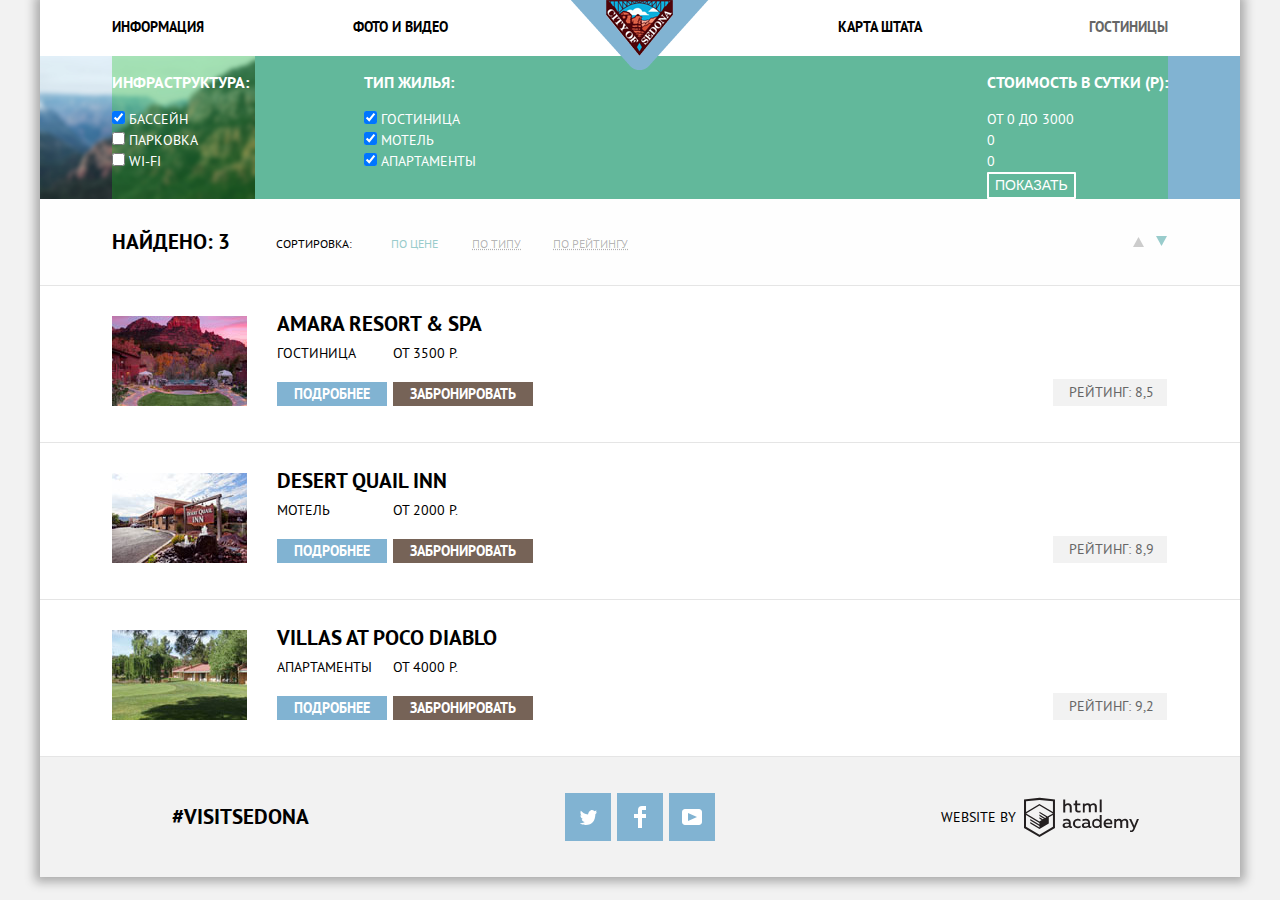
==== hotels.html @ 0be2b5fc "Revert "сверстал попап (пока без svg), сделал стрелки на странице отелей псевдоэллементами. Надо пок" ====
<!DOCTYPE html>
<html lang="ru">
  <head>
    <meta charset="utf-8">
    <title>HTML Academy: Гостиницы Седоны</title>
    <link href="css/normalize.css" rel="stylesheet">
    <link href="css/style.css" rel="stylesheet">
  </head>
  <body>
    <div class="body-container">
      <header class="main-header">
        <div class="header-container">
          <nav class="main-nav">
            <ul class="nav-list">
              <li class="nav-item">
                <a class="nav-link" href="#">
                  Информация
                </a>
              </li>
              <li class="nav-item">
                <a class="nav-link" href="#">
                  Фото и видео
                </a>
              </li>
              <li class="nav-item">
                <a class="nav-link" href="#">
                  Карта штата
                </a>
              </li>
              <li class="nav-item nav-item-current">
                <a class="nav-link" href="hotels.html">
                  Гостиницы
                </a>
              </li>
            </ul>
          </nav>
          <div class="logo">
            <a class="logo-link" href="index.html">
              <img src="img/main-logo.png" width="138" height="70" alt="Логотип сайта Седона">
            </a>
          </div>
        </div>
      </header>

      <main class="hotels-main">
        <section class="hotel-search">
          <div class="hotel-search-container">
            <h1 class="visually-hidden">Поиск наиболее подходящего отеля</h1>
            <form class="search-form" action="https://echo.htmlacademy.ru" method="post">
              <div class="infrastructure">
                <p class="title">
                  <b>Инфраструктура:</b>
                </p>
                <ul class="infrastructure-list">
                  <li class="infrastructure-item">
                    <input type="checkbox" name="pool" id="pool" checked>
                    <label for="pool" tabindex="0">Бассейн</label>
                  </li>
                  <li class="infrastructure-item">
                    <input type="checkbox" name="parking" id="parking">
                    <label for="parking" tabindex="0">Парковка</label>
                  </li>
                  <li class="infrastructure-item">
                    <input type="checkbox" name="wi-fi" id="wi-fi">
                    <label for="wi-fi" tabindex="0">Wi-Fi</label>
                  </li>
                </ul>
              </div>

              <div class="apartments">
                <p class="title">
                  <b>Тип жилья:</b>
                </p>
                <ul class="apartments-list">
                  <li class="apartments-item">
                    <input type="checkbox" name="hotel" id="hotel" checked>
                    <label for="hotel" tabindex="0">Гостиница</label>
                  </li>
                  <li class="apartments-item">
                    <input type="checkbox" name="motel" id="motel" checked>
                    <label for="motel" tabindex="0">Мотель</label>
                  </li>
                  <li class="apartments-item">
                    <input type="checkbox" name="apartments" id="apartments" checked>
                    <label for="apartments" tabindex="0">Апартаменты</label>
                  </li>
                </ul>
              </div>

              <div class="amount">
                <p class="title">
                  <b>Стоимость в сутки (р):</b>
                </p>
                <div class="min-max-amount">
                  <output name="min-amount">
                    От 0
                  </output>
                  <output name="max-amount">
                    До 3000
                  </output>
                </div>
                <div class="left-slider">
                  <span tabindex="0">0</span>
                  <!--Левый интерактивынй ползунок-->
                </div>
                <div class="right-slider">
                  <span tabindex="0">0</span>
                  <!--Правый интерактивынй позунок-->
                </div>

                <button class="show-hotels" type="submit">Показать</button>
              </div>
            </form>
          </div>
        </section>


          <section class="result">
            <div class="result-container">
              <h2 class="visually-hidden">Результаты поиска</h2>
              <div class="result-find">
                <p>
                  <b>Найдено: 3</b>
                </p>
              </div>

              <div class="result-sort">
                <p class="title">
                  сортировка:
                </p>
              </div>

              <div class="result-list">
                <ul>
                  <li class="result-item result-item-current">
                    <a class="result-link" href="#">По цене</a>
                  </li>
                  <li class="result-item">
                    <a class="result-link" href="#">По типу</a>
                  </li>
                  <li class="result-item">
                    <a class="result-link" href="#">По рейтингу</a>
                  </li>
                </ul>
              </div>

              <div class="sort-buttons-container">
                <ul class="sort-buttons-list">
                  <li class="sort-button">
                    <a href="#"><span class="visually-hidden">"min-max</span></a>
                  </li>
                  <li class="sort-button">
                    <a href="#"><span class="visually-hidden">max-min</span></a>
                  </li>
                </ul>
              </div>
            </div>
          </section>

        <section class="result-catalog">
          <h2 class="visually-hidden">Список найденных вариантов для проживания</h2>
            <ul class="catalog-list">
              <li class="catalog-item">
                <div class="hotel-container">
                  <article class="hotel">
                    <div class="hotel-column">
                      <h1 class="hotel-name">
                        <a href="#">Amara Resort & SPA</a>
                      </h1>
                      <span class="type">
                        Гостиница
                      </span>
                      <span class="price">
                        От 3500 р.
                      </span>
                      <div class="more-info">
                        <a href="#">Подробнее</a>
                      </div>
                      <div class="book">
                        <a href="#">Забронировать</a>
                      </div>
                    </div>

                    <div class="hotel-photo">
                      <a href="#"><img src="img/amara-hotel.jpg" width="135" height="90" alt="фото отеля"></a>
                    </div>

                    <div class="hotel-rating">
                      <div class="stars-count">
                        <span class="visually-hidden">Четыре звазды</span>
                      </div>
                      <div class="rating">
                        <p>
                          Рейтинг: 8,5
                        </p>
                      </div>
                    </div>

                  </article>
                </div>
              </li>

              <li class="catalog-item">
                <div class="hotel-container">
                  <article class="hotel">
                    <div class="hotel-column">
                      <h1 class="hotel-name">
                        <a href="#">Desert Quail Inn</a>
                      </h1>
                      <span class="type">
                        Мотель
                      </span>
                      <span class="price">
                        От 2000 р.
                      </span>
                      <div class="more-info">
                        <a href="#">Подробнее</a>
                      </div>
                      <div class="book">
                        <a href="#">Забронировать</a>
                      </div>
                    </div>

                    <div class="hotel-photo">
                      <a href="#"><img src="img/desert-hotel.jpg" width="135" height="90" alt="фото отеля"></a>
                    </div>

                    <div class="hotel-rating">
                      <div class="stars-count">
                        <span class="visually-hidden">Две звезды</span>
                      </div>
                      <div class="rating">
                        <p>
                          Рейтинг: 8,9
                        </p>
                      </div>
                    </div>
                  </article>
                </div>
              </li>

              <li class="catalog-item">
                <div class="hotel-container">
                  <article class="hotel">
                    <div class="hotel-column">
                      <h1 class="hotel-name">
                        <a href="#">Villas at Poco Diablo</a>
                      </h1>
                      <span class="type">
                        Апартаменты
                      </span>
                      <span class="price">
                        От 4000 р.
                      </span>
                      <div class="more-info">
                        <a href="#">Подробнее</a>
                      </div>
                      <div class="book">
                        <a href="#">Забронировать</a>
                      </div>
                    </div>

                    <div class="hotel-photo">
                      <a href="#"><img src="img/villas-hotel.jpg" width="135" height="90" alt="фото отеля"></a>
                    </div>

                    <div class="hotel-rating">
                      <div class="stars-count">
                        <span class="visually-hidden">Три звезды</span>
                      </div>
                      <div class="rating">
                        <p>
                          Рейтинг: 9,2
                        </p>
                      </div>
                    </div>
                  </article>
                </div>
              </li>
            </ul>
        </section>

      </main>

      <footer class="hotels-footer">
          <div class="hashtag">
            <a href="#">
              #VISITSEDONA
            </a>
          </div>

          <div class="social">
            <ul class="social-list">
              <li class="social-item">
                <a class="social-button" href="#"><span class="visually-hidden">Твиттер</span><svg xmlns="http://www.w3.org/2000/svg" xmlns:xlink="http://www.w3.org/1999/xlink" width="17" height="15" viewBox="0 0 17 15"><path fill="#FFF" d="M10.95.144c1.685-.496 2.984.27 3.577 1.179.673-.231 1.331-.481 2.011-.708a2.345 2.345 0 0 1-.857 1.768c.685.17 1.304-.491 1.304-.491-.169 1-1.006 1.788-1.563 2.024-.231 6.75-3.175 11.217-10.077 11.082h-.446c-.41 0-4.164-.46-4.898-1.887 2.271.196 3.893-.422 4.693-1.177-.96-.3-2.679-.477-2.979-2.95.349.106.564.228 1.19.119C1.705 8.247.374 7.53.448 5.33c.285.328 1.067.536 1.34.472C1.085 5.561-.182 2.442.894.85c1.818 1.854 3.735 3.606 7.152 3.773C8.254 2.33 9.183.793 10.95.144z"/></svg></a>
              </li>
              <li class="social-item">
                <a class="social-button" href="#"><span class="visually-hidden">Фейсбук</span><svg xmlns="http://www.w3.org/2000/svg" width="12" height="22" viewBox="0 0 12 22"><path fill="#FFF" d="M12 4V0H8a4 4 0 0 0-4 4v4H0v4h4v10h4V12h4V8H8V4h4z"/></svg></a>
              </li>
              <li class="social-item">
                <a class="social-button" href="#"><span class="visually-hidden">Ютуб</span><svg xmlns="http://www.w3.org/2000/svg" xmlns:xlink="http://www.w3.org/1999/xlink" width="20" height="16" viewBox="0 0 20 16"><path fill="#FFF" d="M17 0H3C1.35 0 0 1.35 0 3v10c0 1.65 1.35 3 3 3h14c1.65 0 3-1.35 3-3V3c0-1.65-1.35-3-3-3zM6.027 11.998V4.002L15.014 8l-8.987 3.998z"/></svg></a>
              </li>
            </ul>
          </div>

          <div class="copyright">
            <a class="copy-link" href="https://htmlacademy.ru/intensive/htmlcss">
              <span>Website by</span>
              <svg id="Layer_1" data-name="Layer 1" xmlns="http://www.w3.org/2000/svg" width="115px" height="41px" viewBox="0 0 108.08 36.85"><title>logo-htmlacademy-small1</title><path d="M44.61,26.88a2,2,0,0,0,.55-0.1v1.33a3.25,3.25,0,0,1-1.18.21,1.67,1.67,0,0,1-1.67-1,4.84,4.84,0,0,1-3.14,1.08c-1.51,0-2.91-.83-2.91-2.55,0-2.13,2-2.79,3.71-2.79a11.08,11.08,0,0,1,2.17.25v-0.3c0-1-.76-1.77-2.19-1.77a7.42,7.42,0,0,0-3,.64v-1.7a10.21,10.21,0,0,1,3.19-.55c2.36,0,3.81,1.12,3.81,3.65v3a0.54,0.54,0,0,0,.49.59h0.17Zm-6.44-1.13A1.35,1.35,0,0,0,39.63,27h0.11a3.39,3.39,0,0,0,2.41-1V24.58a9.72,9.72,0,0,0-1.81-.21c-1,0-2.16.33-2.16,1.38h0Zm12.36-6.11a5,5,0,0,1,2.57.64V22a4.08,4.08,0,0,0-2.3-.7,2.75,2.75,0,1,0,0,5.49,5,5,0,0,0,2.43-.64v1.71a6.27,6.27,0,0,1-2.76.57A4.21,4.21,0,0,1,46,24.51q0-.21,0-0.41a4.32,4.32,0,0,1,4.18-4.46h0.38Zm12.17,7.24a2,2,0,0,0,.55-0.1v1.33a3.25,3.25,0,0,1-1.18.21,1.67,1.67,0,0,1-1.67-1,4.84,4.84,0,0,1-3.14,1.08c-1.51,0-2.91-.83-2.91-2.55,0-2.13,2-2.79,3.71-2.79a11.08,11.08,0,0,1,2.17.25v-0.3c0-1-.76-1.77-2.19-1.77a7.42,7.42,0,0,0-3,.64v-1.7a10.21,10.21,0,0,1,3.19-.55c2.36,0,3.81,1.12,3.81,3.65v3a0.54,0.54,0,0,0,.49.59h0.17Zm-6.44-1.13A1.35,1.35,0,0,0,57.73,27h0.11a3.39,3.39,0,0,0,2.41-1V24.58a9.72,9.72,0,0,0-1.81-.21c-1.06,0-2.16.33-2.16,1.38h0ZM73,16V28.2H71.35V26.88a3.88,3.88,0,0,1-3.19,1.54,4.4,4.4,0,0,1,0-8.78,3.81,3.81,0,0,1,3,1.3V16H73Zm-4.53,5.22a2.76,2.76,0,1,0,0,5.52A2.86,2.86,0,0,0,71.15,25V23A2.91,2.91,0,0,0,68.49,21.27ZM79,19.64c3.31,0,4.46,2.68,3.92,5.09H76.7c0.21,1.5,1.67,2.11,3.19,2.11a6.11,6.11,0,0,0,2.64-.59v1.6a7.14,7.14,0,0,1-3,.57C77,28.42,74.78,27,74.78,24a4.18,4.18,0,0,1,4-4.39H79Zm0.09,1.54a2.28,2.28,0,0,0-2.44,2.1v0.06H81.3A2,2,0,0,0,79.13,21.18Zm5.73,7V19.87h1.65v1a3.81,3.81,0,0,1,2.78-1.27A2.86,2.86,0,0,1,91.89,21a4.12,4.12,0,0,1,2.91-1.33A3.06,3.06,0,0,1,98,23V28.2h-1.9V23.05a1.59,1.59,0,0,0-1.42-1.75H94.42a2.8,2.8,0,0,0-2.07,1.12V28.2h-1.9V23.05A1.59,1.59,0,0,0,89,21.31H88.8a3,3,0,0,0-2.21,1.29v5.63H84.86Zm21.31-8.33h1.9l-3.91,9.46c-0.9,2.17-2.09,2.86-3.35,2.86a4.76,4.76,0,0,1-1.1-.14V30.46a2.86,2.86,0,0,0,.85.12c0.9,0,1.58-.64,2.07-1.9l0.17-.42-4-8.4h2l2.86,6.29ZM38.73,1.46V6.22a3.81,3.81,0,0,1,2.7-1.14,3.25,3.25,0,0,1,3.44,3.4v5.15H43V8.72a1.81,1.81,0,0,0-1.61-2h-0.3a2.93,2.93,0,0,0-2.32,1.39v5.52h-1.9V1.46h1.9ZM49.94,2.31v3h3V6.91h-3v3.81c0,1.1.5,1.46,1.58,1.46a4.49,4.49,0,0,0,1.69-.33v1.6A6.8,6.8,0,0,1,51,13.8a2.55,2.55,0,0,1-2.86-2.74V6.89H46.58V5.26h1.5V2.74Zm5.4,11.31V5.28H57v1A3.81,3.81,0,0,1,59.77,5a2.86,2.86,0,0,1,2.6,1.33A4.12,4.12,0,0,1,65.28,5,3.06,3.06,0,0,1,68.44,8.4v5.21h-1.9V8.46a1.59,1.59,0,0,0-1.42-1.75H64.89a2.8,2.8,0,0,0-2.07,1.12v5.78h-1.9V8.46A1.59,1.59,0,0,0,59.5,6.71H59.27A3,3,0,0,0,57.06,8v5.63H55.34ZM71.17,1.45H73V13.6H71.17V1.45ZM14.71,0H14.55L0,1.54V28.21l14.55,8.66,14.55-8.66V1.54Zm12.5,27.1L14.55,34.64,1.9,27.12V16.18l12.59,7.5V25L5.86,19.9v1.31l8.68,5.21v1.39L5.87,22.65V24l8.68,5.21,8.75-5.24V18.31L27.2,16V27.12Zm0-12.53-3.48,2-1.6,1L14.51,13v1.31L21,18.23H21l-0.14.09-1,.54-5.37-3.2V17l4.24,2.52-1,.67-3.2-1.9v1.31l2.1,1.24L14.5,22.1,2,14.65,14.51,7.11Zm0-1.32L14.49,5.76,1.91,13.25v-10L14.56,1.92,27.21,3.25v10h0Z" transform="translate(0 -0.02)" fill="#231f20"/></svg>
            </a>
          </div>
      </footer>
    </div>
  </body>
</html>
---- css/style.css ----
@font-face {
 font-family: "PT Sans";
 font-style: normal;
 font-weight: normal;
 src: url("../fonts/ptsans.woff2") format("woff2"),
        url("../fonts/ptsans.woff") format("woff");
}

@font-face {
 font-family: "PT Sans";
 font-style: normal;
 font-weight: bold;
 src: url("../fonts/ptsansbold.woff2") format("woff2"),
        url("../fonts/ptsansbold.woff") format("woff");
}

body {
  margin: 0;
  padding: 0;

  font-family: "PT Sans", Arial, sans-serif;
  font-size: 14px;
  line-height: 21px;
  font-weight: 400;
  color: #333333;
  text-align: center;
  text-transform: uppercase;

  background-color: #f2f2f2;
}

a {
  text-decoration: none;
}

.body-container {
  width: 1200px;
  margin: 0 auto;
  box-shadow: 0 0 10px 5px rgba(0, 0, 0, 0.3);
}

.visually-hidden {
  position: absolute;
  clip: rect(0 0 0 0);
  width: 1px;
  height: 1px;
  margin: -1px;
  …
}
/*-----------------------------header--------------------------*/

.main-header {
  font-size: 14px;
  line-height: 26px;
  font-weight: bold;
  color: #000000;

  background-color: #ffffff;
}

.nav-list {
  list-style: none;
}

.main-nav a {
  color: #000000;
}

.main-nav a:hover {
  color: #81b3d2;
}

.main-nav a:active {
  color: rgba(0, 0, 0, 0.3);
}

.nav-item-current a {
  color: #666666;
}

/*-----------------------главная страница---------------------*/

.welcome {
  margin: 0;
  padding: 0;
}

.intro {
  font-size: 14px;
  line-height: 26px;
  font-weight: 400;
  color: #333333;

  background-color: #ffffff;
}

.intro-title {
  font-size: 21px;
  line-height: 26px;
  font-weight: 700;
  vertical-align: bottom;
  color: #000000;
}

.real-town {
  font-size: 14px;
  line-height: 21px;
  font-weight: 400;
  color: #ffffff;

  background-color: #81b3d2;
}

.real-town h2 {
  font-size: 21px;
  line-height: 21px;
  font-weight: 700;
  color: #ffffff;
}

.more {
  font-size: 14px;
  line-height: 21px;
  font-weight: 400;
  color: #333333;

  background-color: #ffffff;
}

.more h3 {
  font-size: 21px;
  line-height: -height: 21px;
  font-weight: 700;
  color: #000000;
}

.features-list {
  list-style: none;
}

.devil-bridge {
  font-size: 14px;
  line-height: 21px;
  font-weight: 400;
  color: #ffffff;

  background-color: #81b3d2;
}

.devil-bridge h2 {
  font-size: 21px;
  line-height: 21px;
  font-weight: 700;
  color: #ffffff;
}

.other {
  font-size: 14px;
  line-height: 21px;
  font-weight: 400;
  color: #333333;

  background-color: #eeeeee;
}

.other-list {
  list-style: none;
}

.other h2 {
  font-size: 21px;
  line-height: 21px;
  font-weight: 700;
  color: #000000;
}

.find-hotel {
  font-size: 14px;
  line-height: 24px;
  font-weight: 400;
  color: #333333;

  background-color: #ffffff;
}

.find-hotel b {
  font-size: 30px;
  line-height: 36px;
  font-weight: 700;
  color: #000000;
}

.popup-button a {
  font-size: 21px;
  line-height: 26px;
  font-weight: 700;
  color: #ffffff;

  background-color: #766357;
}

.popup-button a:hover {
  background-color: #604e43;
}

.popup-button a:active {
  color: rgba(255, 255, 255, 0.3);

  background-color: #503e33;
}

.find-hotel-form {
  font-size: 14px;
  line-height: 26px;
  font-weight: 700;
  color: #000000;

  background-color: #ffffff;
}

.find-hotel-form input {
  padding: 14px 15px;
  background-color: #f2f2f2;
  border: 0;
}

.find-hotel-form input:hover {
  background-color: #ebebeb;
}

.find-hotelformp input:focus {
  background-color: #ffffff;
  border: 2px solid #e5e5e5;
}

.find-hotel-button {
  font-size: 21px;
  line-height: 26px;
  font-weight: 700;
  text-transform: uppercase;
  color: #ffffff;

  background-color: #81b3d2;
  border: 0;
}

.find-hotel-button:hover {
  color: #ffffff;
  background-color: #669ec0;
}

.find-hotel-button:active {
  color: rgba(255, 255, 255, 0.3);
  background-color: #5496bd;
}

/*---------------------------hotels------------------------------*/

.hotel-search {
  font-size: 14px;
  line-height: 21px;
  font-weight: 400;
  color: #ffffff;

  background-color: #81b3d2;
  background-image: url("../img/hotels.jpg");
  background-size: contain;
  background-repeat: no-repeat;
}

.infrastructure p {
  font-size: 16px;
  line-height: 21px;
  font-weight: 700;
  color: #ffffff;
}

.infrastructure-list {
  list-style: none;
}

.apartments p {
  font-size: 16px;
  line-height: 21px;
  font-weight: 700;
  color: #ffffff;
}

.apartments-list {
  list-style: none;
}

.amount p {
  font-size: 16px;
  line-height: 21px;
  font-weight: 700;
  color: #ffffff;
}

.show-hotels {
  font-size: 14px;
  line-height: 21px;
  font-weight: 400;
  color: #ffffff;
  text-transform: uppercase;

  background: transparent;
  border: 2px solid #ffffff;
  border-radius: 1px;
}

.show-hotels:hover {
  font-size: 16px;
  line-height: 21px;
  font-weight: 700;
  color: #000000;
  text-transform: uppercase;

  border: 0;
  background-color: #ffffff;
}

.result {
  font-size: 12px;
  line-height: 18px;
  font-weight: 400;
  color: #000000;

  background-color: #fefefe;
}

.result-find p {
  font-size: 21px;
  line-height: 26px;
  font-weight: 700;
  color: #000000;
}

.result-list {
  list-style: none;
}

.result-item a {
  font-size: 12px;
  line-height: 18px;
  font-weight: 400;
  color: rgba(0, 0, 0, 0.3);
  text-decoration: dotted underline;
}

.result-item a:hover {
  font-size: 12px;
  line-height: 18px;
  font-weight: 400;
  color: #99cccc;
  text-decoration: dotted underline;
}

.result-item a:active {
  font-size: 12px;
  line-height: 18px;
  font-weight: 400;
  color: #000000;
  text-decoration: none;
}

.result-item-current a {
    color: #99cccc;
    text-decoration: none;
}

.sort-buttons-list {
  list-style: none;
}

.catalog-list {
  list-style: none;
}

.catalog-item {
  font-size: 14px;
  line-height: 21px;
  font-weight: 400;
  color: #000000;
  text-align: left;

  background-color: #ffffff;
}

.hotel-name a {
  font-size: 21px;
  line-height: 26px;
  font-weight: 700;
  color: #000000;
}

.hotel-name a:hover {
  color: #99cccc;
}

.hotel-name a:active {
  color: rgba(0, 0, 0, 0.3);
}

.more-info a {
  padding: 3px 17px;

  font-size: 14px;
  line-height: 21px;
  font-weight: 700;
  color: #ffffff;

  background-color: #81b3d2;
}

.more-info a:hover {
  background-color: #669ec0;
}

.more-info a:active {
  color: rgba(255, 255, 255, 0.3);
  background-color: #5496bd;
}

.book a {
  padding: 3px 17px;

  font-size: 14px;
  line-height: 21px;
  font-weight: 700;
  color: #ffffff;

  background-color: #766357;
}

.book a:hover {
  background-color: #604e43;
}

.book a:active {
  color: rgba(255, 255, 255, 0.3);
  background-color: #503e33;
}

.rating {
  margin-right: 1px;
  padding: 3px 13px 3px 16px;

  font-size: 14px;
  line-height: 21px;
  font-weight: 400;
  color: #666666;

  background-color: #f2f2f2;
}

.rating p {
  display: inline-block;
  margin: 0;
  padding: 0;
}



/*--------------------------footer------------------------------*/
.main-footer {
  background-color: rgba(254, 254, 254, 0.9);
}

.hashtag a {
  font-size: 21px;
  line-height: 26px;
  font-weight: 700;
  color: #000000;
}

.social-list {
  list-style: none;
}

.social-button {
  background-color: #81b3d2;
}

.social-button:hover {
  background-color: #669ec0;
}

.social-button:active {
  background-color: #5496bd;
}

.copyright a {
  font-size: 14px;
  line-height: 26px;
  font-weight: 400;
  color: #000000;
}

/*--------------------строим сетку----------------------------------*/



.main-nav .nav-list {
  display: flex;
  margin: 0;
  padding: 0;
  align-items: center;
}

.main-nav li {
  flex-basis: 240px;
  box-sizing: border-box;
  padding-top: 14px;
  padding-bottom: 16px;
}

.main-nav li:first-child {
  padding-left: 72px;
  text-align: left;
}

.main-nav li:last-child {
  padding-right: 72px;
  text-align: right;
}

.main-nav li:nth-child(2) {
  margin-right: 240px;
}

.logo {
  position: absolute;
  top: 0;
  left: 50%;
  transform: translateX(-50%);
}

.welcome {
  line-height: 0;
}

.intro {
  padding-top: 59px;
  padding-bottom: 52px;
}

.intro h2 {
  width: 450px;
  margin: auto;
  margin-bottom: 28px;
}

.intro p {
  margin: auto;
}

.real-town {
  display: flex;
}

.real-town .features-text {
  width: 400px;
  padding-top: 47px;
  padding-bottom: 58px;
}

.real-town .features-img {
  width: 800px;
}

.features-img img {
  max-width: 100%;
}

.features-img {
  line-height: 0;
}

.real-town h2 {
  width: 124px;
  margin: auto;
  margin-bottom: 23px;
}

.real-town span {
  display: inline-block;
  margin-bottom: 23px;
}

.real-town p {
  width: 282px;
  margin: auto;
}

.more .features-list {
  margin: 0;
  padding: 0;
  display: flex;
}

.more li {
  flex-basis: 400px;
  padding-bottom: 83px;
}

.more h3 {
  margin: auto;
  margin-bottom: 23px;
}

.more p {
  width: 287px;
  margin: auto;
}

.more li:first-child {
  padding-top: 60px;
}

.more li:nth-child(2) {
  padding-top: 61px;
}

.more li:last-child {
  padding-top: 56px;
}

.more li:first-child::before {
  content: "";
  display: block;
  width: 75px;
  height: 72px;
  margin: 0 auto;
  background: url("../img/icon-home.svg") no-repeat;
  margin-bottom: 29px;
}

.more li:nth-child(2)::before {
  content: "";
  display: block;
  width: 74px;
  height: 70px;
  margin: 0 auto;
  background: url("../img/icon-burger.svg") no-repeat;
  margin-bottom: 30px;
}

.more li:last-child::before {
  content: "";
  display: block;
  width: 64px;
  height: 76px;
  margin: 0 auto;
  background: url("../img/icon-gift.svg") no-repeat;
  margin-bottom: 29px;
}



.features-list {
  display: flex;
  align-items: center;
}





.devil-bridge {
  display: flex;
}

.devil-bridge .features-text {
  width: 400px;
  padding-top: 47px;
  padding-bottom: 58px;
}

.devil-bridge .features-img {
  width: 800px;
}

.devil-bridge h2 {
  margin: auto;
  margin-bottom: 23px;
}

.devil-bridge span {
  display: inline-block;
  margin-bottom: 23px;
}

.devil-bridge p {
  width: 304px;
  margin: auto;
}

.other .other-list {
  margin: 0;
  padding: 0;
  padding-top: 47px;
  padding-bottom: 60px;
  display: flex;
}

.other li {
  flex-basis: 400px;
}

.other-item h2 {
  width: 120px;
  margin: auto;
  margin-bottom: 23px;
}

.other-item span {
  display: inline-block;
  margin-bottom: 21px;
}

.other-item p {
  width: 267px;
  margin: auto;
}

.find-hotel {
  padding-top: 50px;
  padding-bottom: 0;
}

.find-hotel-title {
  margin: auto;
  margin-bottom: 24px;
}

.find-hotel-text {
  margin: auto;
  margin-bottom: 47px;
}

.map {
  position: relative;
  width: 100%;
  height: 593px;

  background-color: #cbdda9;
  background-image: url("../img/map.jpg");
  background-repeat: no-repeat;
  background-position: -250px -150px;
}

.find-hotel-form {
  position: absolute;
  width: 568px;
  top: 0;
  left: 316px;
}

.find-hotel-wrapper {
  width: 458px;
  margin: 0 auto;

  text-align: left;
}

.find-hotel-form p {
  margin: 0;
  padding: 0;
}

.find-hotel-form .check-in {
  display: flex;
  justify-content: space-between;
  width: 100%;
  margin-bottom: 29px;
}

.check-in label {
  align-self: center;
}

.check-in input {
  box-sizing: border-box;
  width: 346px;
}

.find-hotel-form .check-out {
  display: flex;
  justify-content: space-between;
  width: 100%;
  margin-bottom: 30px;
}

.check-out label {
  align-self: center;
}

.check-out input {
  box-sizing: border-box;
  width: 346px;
}

.find-hotel-form .wrapper {
  display: flex;
  justify-content: space-between;
  margin-bottom: 54px;
}




.find-hotel-form .adults {
  display: flex;
  justify-content: space-between;
  width: 226px;
}

/*
.btn {
  font-size: 0;
  border: none;
  border-radius: 0;
  padding: 20px 19px 18px 19px;
  background-color: tomato;
  position: absolute;
}

.btn--minus {
}

.btn--plus {
}*/


/*
.btn::before , .btn::after {
  content: '';
  position: absolute;
  top: 18px;
  left: 7px;
  width: 11px;
  height: 3px;
  background-color: gold;
}

.btn--plus::after {
  transform: rotate(90deg);
}

.btn:hover::before , .btn:hover::after {
  background-color: orange;
}*/

.adults label {
  align-self: center;
}

.adults-wrapper input {
  box-sizing: border-box;
  width: 114px;
}





.find-hotel-form .children {
  display: flex;
  justify-content: space-between;
  width: 179px;
}

.children label {
  align-self: center;
}

.children input {
  box-sizing: border-box;
  width: 114px;
}

.find-hotel-button {
  width: 100%;
  padding-top: 16px;
  padding-bottom: 16px;
}

/*--------------------------hotels------------------------------*/

.hotels-main {
  text-align: left;
}

.hotel-search-container {
  width: 1056px;
  margin: auto;
  /*временно для сетки: */
  background-color: rgba(28, 194, 30, 0.3);
}

.search-form {
  display: flex;
}

.infrastructure {
  margin-right: 115px;
}

.infrastructure ul {
  padding: 0;
}

.apartments ul {
  padding: 0;
}

.amount {
  margin-left: auto;
}





.result-container {
  display: flex;
  width: 1056px;
  margin: auto;
  justify-content: flex-start;
  align-items: center;
}

.result-find {
  width: 135px;
  padding: 30px 0;
  margin-right: 29px;
  text-align: left;
}

.result-find p {
  margin: 0;
  padding: 0;
}

.result-sort {
  width: 75px;
  margin: 0;
  margin-right: 40px;
  padding: 36px 0 32px 0;
}

.result-sort p {
  margin: 0;
  padding: 0;
}

.result-list {
  padding: 36px 0 32px 0;
}

.result-list ul {
  display: flex;
  margin: 0;
  padding: 0;
  list-style: none;
}

.result-list li {
  width: 81px;
}

.sort-buttons-container {
  margin-left: auto;
  width: 34px;
  margin-right: 1px;
  line-height: 12px;
}

.sort-buttons-list {
  display: flex;
  margin: 0;
  padding: 0;
}

.sort-button a {
  display: inline-block;
  width: 17px;
  height: 11px;
}

.sort-button:first-child {
  background-image: url("../img/icon-up-dir.svg");
  background-repeat: no-repeat;
  background-position: left 1px;
}

.sort-button:last-child {
  background-image: url("../img/icon-down-dir.svg");
  background-repeat: no-repeat;
  background-position: right top;
}





.result-catalog {
  width: 100%;
  background-color: #fefefe;
}

.result-catalog .catalog-list {
  margin: 0;
  padding: 0;
  list-style: none;
}

.result-catalog li {
  border-top: 1px solid #e5e5e5;
}

.result-catalog li:last-child {
   border-bottom: 1px solid #e5e5e5;
}

.hotel-container {
  width: 1056px;
  margin: auto;
}

.catalog-item {
  display: flex;
}

.hotel {
  display: flex;
}

.hotel .hotel-rating {
  margin-left: auto;
  padding: 29px 0 30px 0;
}

.hotel .hotel-column {
  display: flex;
  flex-wrap: wrap;
  width: 363px;
  padding: 24px 0 31px 0;
}

.hotel-column h1 {
  width: 100%;
  margin: 0;
}

.hotel-column .type {
  display: inline-block;
  width: 110px;
  height: 35px;
  margin-right: 6px;
}

.hotel-column .price {
  width: calc(100% - 116px);
  height: 35px;
}

.hotel-column .more-info {
  min-width: 110px;
  margin-right: 6px;
}






.more-info {
  display: inline-block;
}

.book {
  display: inline-block;
}

.hotel .hotel-photo {
  order: -1;
  margin-right: 30px;
  padding: 30px 0;
}

.hotel .stars-count {
  width: 111px;
  height: 17px;
  margin-bottom: 47px;
}


/*--------------------------footer------------------------------*/

.main-footer {
  display: flex;
  position: relative;
  margin-top: -120px;
}

.main-footer div {
  flex-basis: 400px;
  margin: auto;
}

.hotels-footer {
  display: flex;
}

.hotels-footer div {
  flex-basis: 400px;
  margin: auto;
}

.social-list {
  display: flex;
  width: 150px;
  flex-wrap: wrap;
  justify-content: space-between;
  margin: 36px auto;
  padding: 0;

  list-style: none;
}

.social-button {
  display: flex;
  align-items: center;
  justify-content: center;
  width: 46px;
  height: 48px;

  background-color: #81b3d2;
}

.social-button:focus path {
  fill: rgba(136, 182, 209, 0.3);
}

.copy-link {
  display: flex;
  justify-content: center;
  align-items: center;
}

.copy-link span {
  display: inline-block;
  margin-right: 8px;
}

.copy-link span:hover {
  visibility: hidden;
}

.copy-link span:active {
  visibility: hidden;
}

.copy-link:hover path {
  fill: #81b3d2;
}

.copy-link:active path {
  fill: #bdbbbc;
}
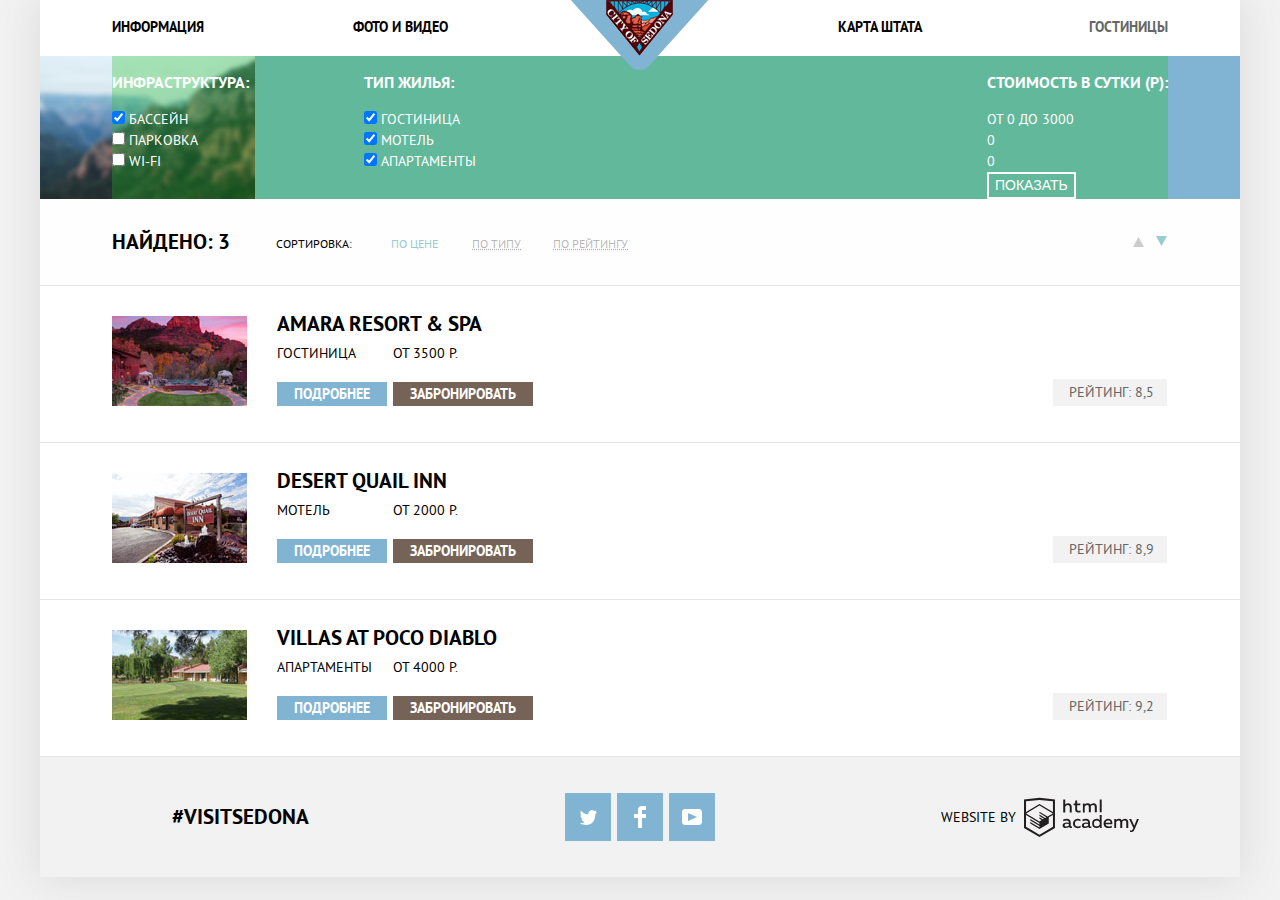
==== commit fda029d0: "откатил руками через клонирование" ====
--- a/hotels.html
+++ b/hotels.html
@@ -146,11 +146,11 @@
 
               <div class="sort-buttons-container">
                 <ul class="sort-buttons-list">
-                  <li class="sort-button">
-                    <a href="#"><span class="visually-hidden">"min-max</span></a>
-                  </li>
-                  <li class="sort-button">
-                    <a href="#"><span class="visually-hidden">max-min</span></a>
+                  <li>
+                    <a class="sort-button up-button" href="#"><span class="visually-hidden">"min-max</span></a>
+                  </li>
+                  <li>
+                    <a class="sort-button down-button" href="#"><span class="visually-hidden">max-min</span></a>
                   </li>
                 </ul>
               </div>
--- a/css/style.css
+++ b/css/style.css
@@ -36,7 +36,7 @@
 .body-container {
   width: 1200px;
   margin: 0 auto;
-  box-shadow: 0 0 10px 5px rgba(0, 0, 0, 0.3);
+  box-shadow: 0 0 40px 2px #dbdbdb;
 }
 
 .visually-hidden {
@@ -228,7 +228,8 @@
   background-color: #ebebeb;
 }
 
-.find-hotelformp input:focus {
+.find-hotel-form input:focus {
+  padding: 12px 13px;
   background-color: #ffffff;
   border: 2px solid #e5e5e5;
 }
@@ -739,6 +740,12 @@
   margin-bottom: 47px;
 }
 
+.find-hotel .popup-button a {
+  display: inline-block;
+  padding: 30px 140px 30px 140px;
+}
+
+
 .map {
   position: relative;
   width: 100%;
@@ -752,6 +759,7 @@
 
 .find-hotel-form {
   position: absolute;
+  padding: 55px 0;
   width: 568px;
   top: 0;
   left: 316px;
@@ -807,63 +815,21 @@
   margin-bottom: 54px;
 }
 
-
-
-
 .find-hotel-form .adults {
   display: flex;
   justify-content: space-between;
   width: 226px;
 }
 
-/*
-.btn {
-  font-size: 0;
-  border: none;
-  border-radius: 0;
-  padding: 20px 19px 18px 19px;
-  background-color: tomato;
-  position: absolute;
-}
-
-.btn--minus {
-}
-
-.btn--plus {
-}*/
-
-
-/*
-.btn::before , .btn::after {
-  content: '';
-  position: absolute;
-  top: 18px;
-  left: 7px;
-  width: 11px;
-  height: 3px;
-  background-color: gold;
-}
-
-.btn--plus::after {
-  transform: rotate(90deg);
-}
-
-.btn:hover::before , .btn:hover::after {
-  background-color: orange;
-}*/
-
 .adults label {
   align-self: center;
 }
 
-.adults-wrapper input {
+.adults input {
+  display: inline-block;
   box-sizing: border-box;
   width: 114px;
 }
-
-
-
-
 
 .find-hotel-form .children {
   display: flex;
@@ -983,22 +949,40 @@
   padding: 0;
 }
 
-.sort-button a {
+
+
+.sort-button {
+  position: relative;
   display: inline-block;
   width: 17px;
   height: 11px;
 }
 
-.sort-button:first-child {
+.up-button::before {
+  content: "";
+
+  position: absolute;
+
+  top: 1px;
+
+  width: 11px;
+  height: 10px;
   background-image: url("../img/icon-up-dir.svg");
   background-repeat: no-repeat;
-  background-position: left 1px;
-}
-
-.sort-button:last-child {
+  background-position: 0 0;
+}
+
+.down-button::before {
+  content: "";
+
+  position: absolute;
+  left: 6px;
+
+  width: 11px;
+  height: 10px;
   background-image: url("../img/icon-down-dir.svg");
   background-repeat: no-repeat;
-  background-position: right top;
+  background-position: 0 0;
 }
 
 
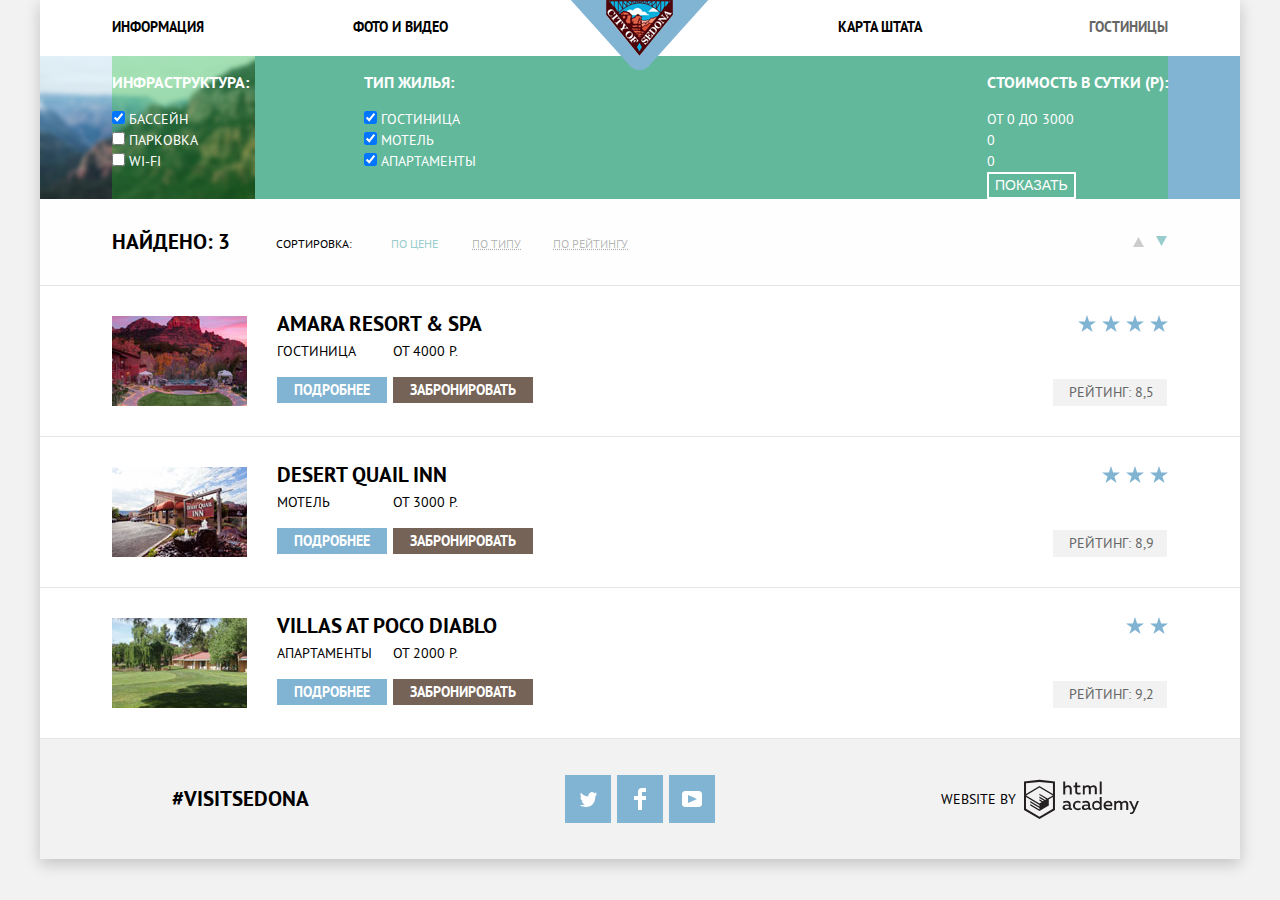
==== commit 38bf8623: "главная готова. Отели - готовы без первой формы." ====
--- a/hotels.html
+++ b/hotels.html
@@ -157,7 +157,7 @@
             </div>
           </section>
 
-        <section class="result-catalog">
+        <section class="result-catalog amara">
           <h2 class="visually-hidden">Список найденных вариантов для проживания</h2>
             <ul class="catalog-list">
               <li class="catalog-item">
@@ -171,7 +171,7 @@
                         Гостиница
                       </span>
                       <span class="price">
-                        От 3500 р.
+                        От 4000 р.
                       </span>
                       <div class="more-info">
                         <a href="#">Подробнее</a>
@@ -188,6 +188,10 @@
                     <div class="hotel-rating">
                       <div class="stars-count">
                         <span class="visually-hidden">Четыре звазды</span>
+                        <svg xmlns="http://www.w3.org/2000/svg" width="18" height="17" viewBox="0 0 18 17"><path fill="#81B3D2" d="M9.002 0l2.126 6.494h6.877l-5.564 4.012L14.566 17l-5.564-4.013L3.438 17l2.126-6.494L0 6.494h6.878z"/></svg>
+                        <svg xmlns="http://www.w3.org/2000/svg" width="18" height="17" viewBox="0 0 18 17"><path fill="#81B3D2" d="M9.002 0l2.126 6.494h6.877l-5.564 4.012L14.566 17l-5.564-4.013L3.438 17l2.126-6.494L0 6.494h6.878z"/></svg>
+                        <svg xmlns="http://www.w3.org/2000/svg" width="18" height="17" viewBox="0 0 18 17"><path fill="#81B3D2" d="M9.002 0l2.126 6.494h6.877l-5.564 4.012L14.566 17l-5.564-4.013L3.438 17l2.126-6.494L0 6.494h6.878z"/></svg>
+                        <svg xmlns="http://www.w3.org/2000/svg" width="18" height="17" viewBox="0 0 18 17"><path fill="#81B3D2" d="M9.002 0l2.126 6.494h6.877l-5.564 4.012L14.566 17l-5.564-4.013L3.438 17l2.126-6.494L0 6.494h6.878z"/></svg>
                       </div>
                       <div class="rating">
                         <p>
@@ -200,7 +204,7 @@
                 </div>
               </li>
 
-              <li class="catalog-item">
+              <li class="catalog-item desert">
                 <div class="hotel-container">
                   <article class="hotel">
                     <div class="hotel-column">
@@ -211,7 +215,7 @@
                         Мотель
                       </span>
                       <span class="price">
-                        От 2000 р.
+                        От 3000 р.
                       </span>
                       <div class="more-info">
                         <a href="#">Подробнее</a>
@@ -227,7 +231,10 @@
 
                     <div class="hotel-rating">
                       <div class="stars-count">
-                        <span class="visually-hidden">Две звезды</span>
+                        <span class="visually-hidden">Три звезды</span>
+                        <svg xmlns="http://www.w3.org/2000/svg" width="18" height="17" viewBox="0 0 18 17"><path fill="#81B3D2" d="M9.002 0l2.126 6.494h6.877l-5.564 4.012L14.566 17l-5.564-4.013L3.438 17l2.126-6.494L0 6.494h6.878z"/></svg>
+                        <svg xmlns="http://www.w3.org/2000/svg" width="18" height="17" viewBox="0 0 18 17"><path fill="#81B3D2" d="M9.002 0l2.126 6.494h6.877l-5.564 4.012L14.566 17l-5.564-4.013L3.438 17l2.126-6.494L0 6.494h6.878z"/></svg>
+                        <svg xmlns="http://www.w3.org/2000/svg" width="18" height="17" viewBox="0 0 18 17"><path fill="#81B3D2" d="M9.002 0l2.126 6.494h6.877l-5.564 4.012L14.566 17l-5.564-4.013L3.438 17l2.126-6.494L0 6.494h6.878z"/></svg>
                       </div>
                       <div class="rating">
                         <p>
@@ -239,7 +246,7 @@
                 </div>
               </li>
 
-              <li class="catalog-item">
+              <li class="catalog-item villas">
                 <div class="hotel-container">
                   <article class="hotel">
                     <div class="hotel-column">
@@ -250,7 +257,7 @@
                         Апартаменты
                       </span>
                       <span class="price">
-                        От 4000 р.
+                        От 2000 р.
                       </span>
                       <div class="more-info">
                         <a href="#">Подробнее</a>
@@ -266,7 +273,9 @@
 
                     <div class="hotel-rating">
                       <div class="stars-count">
-                        <span class="visually-hidden">Три звезды</span>
+                        <span class="visually-hidden">Две звезды</span>
+                        <svg xmlns="http://www.w3.org/2000/svg" width="18" height="17" viewBox="0 0 18 17"><path fill="#81B3D2" d="M9.002 0l2.126 6.494h6.877l-5.564 4.012L14.566 17l-5.564-4.013L3.438 17l2.126-6.494L0 6.494h6.878z"/></svg>
+                        <svg xmlns="http://www.w3.org/2000/svg" width="18" height="17" viewBox="0 0 18 17"><path fill="#81B3D2" d="M9.002 0l2.126 6.494h6.877l-5.564 4.012L14.566 17l-5.564-4.013L3.438 17l2.126-6.494L0 6.494h6.878z"/></svg>
                       </div>
                       <div class="rating">
                         <p>
--- a/css/style.css
+++ b/css/style.css
@@ -33,10 +33,15 @@
   text-decoration: none;
 }
 
+img {
+  width: 100%;
+  height: auto;
+}
+
 .body-container {
   width: 1200px;
   margin: 0 auto;
-  box-shadow: 0 0 40px 2px #dbdbdb;
+  box-shadow: 0px 5px 15px 0px rgba(0, 0, 0, 0.2);
 }
 
 .visually-hidden {
@@ -219,7 +224,6 @@
 }
 
 .find-hotel-form input {
-  padding: 14px 15px;
   background-color: #f2f2f2;
   border: 0;
 }
@@ -229,7 +233,6 @@
 }
 
 .find-hotel-form input:focus {
-  padding: 12px 13px;
   background-color: #ffffff;
   border: 2px solid #e5e5e5;
 }
@@ -404,7 +407,7 @@
 }
 
 .more-info a {
-  padding: 3px 17px;
+  padding: 4px 17px;
 
   font-size: 14px;
   line-height: 21px;
@@ -424,7 +427,7 @@
 }
 
 .book a {
-  padding: 3px 17px;
+  padding: 4px 17px;
 
   font-size: 14px;
   line-height: 21px;
@@ -763,6 +766,8 @@
   width: 568px;
   top: 0;
   left: 316px;
+  box-shadow: 0px 7px 15px 0px rgba(0, 0, 0, 0.15);
+
 }
 
 .find-hotel-wrapper {
@@ -782,6 +787,35 @@
   justify-content: space-between;
   width: 100%;
   margin-bottom: 29px;
+  position: relative;
+}
+
+.btn-calendar {
+  width: 38px;
+  height: 38px;
+  border: none;
+  border-radius: 0;
+  position: absolute;
+  right: 0;
+  background-color: transparent;
+}
+
+.btn-calendar::before {
+  content: "";
+  position: absolute;
+  top: 8px;
+  left: 8px;
+  width: 21px;
+  height: 22px;
+  background: url("../img/calendar.svg") no-repeat;
+}
+
+.btn-calendar:hover::before {
+  background: url("../img/calendar-hover.svg") no-repeat;
+}
+
+.btn-calendar:active::before {
+  background: url("../img/calendar-active.svg") no-repeat;
 }
 
 .check-in label {
@@ -791,6 +825,10 @@
 .check-in input {
   box-sizing: border-box;
   width: 346px;
+  height: 38px;
+  padding: 6px 41px 6px 13px;
+  font-size: 14px;
+  line-height: 26px;
 }
 
 .find-hotel-form .check-out {
@@ -798,6 +836,7 @@
   justify-content: space-between;
   width: 100%;
   margin-bottom: 30px;
+  position: relative;
 }
 
 .check-out label {
@@ -807,6 +846,10 @@
 .check-out input {
   box-sizing: border-box;
   width: 346px;
+  height: 38px;
+  padding: 6px 41px 6px 13px;
+  font-size: 14px;
+  line-height: 26px;
 }
 
 .find-hotel-form .wrapper {
@@ -816,25 +859,108 @@
 }
 
 .find-hotel-form .adults {
+  position: relative;
   display: flex;
   justify-content: space-between;
   width: 226px;
 }
 
+.adults .btn {
+  width: 38px;
+  height: 38px;
+  border: none;
+  border-radius: 0;
+  background-color: transparent;
+  position: absolute;
+}
+
+.adults .btn::before , .adults .btn::after {
+  content: "";
+  position: absolute;
+  top: 18px;
+  left: 13px;
+  width: 11px;
+  height: 3px;
+  background-color: #a9a9a9;
+}
+
+.adults .btn-plus::after {
+  transform: rotate(90deg);
+}
+
+.adults .btn:hover::before , .adults .btn:hover::after {
+  background-color: #000000;
+}
+
+.adults .btn:active::before , .adults .btn:active::after {
+  background-color: #81b3d2;
+}
+
+.adults .btn-minus {
+  right: 76px;
+}
+
+.adults .btn-plus {
+  right: 0;
+}
+
 .adults label {
   align-self: center;
 }
 
 .adults input {
-  display: inline-block;
   box-sizing: border-box;
   width: 114px;
+  height: 38px;
+  padding: 6px 41px 6px 54px;
+  font-size: 14px;
+  line-height: 26px;
 }
 
 .find-hotel-form .children {
   display: flex;
   justify-content: space-between;
   width: 179px;
+  position: relative;
+}
+
+.children .btn {
+  width: 38px;
+  height: 38px;
+  border: none;
+  border-radius: 0;
+  background-color: transparent;
+  position: absolute;
+}
+
+.children .btn::before , .children .btn::after {
+  content: "";
+  position: absolute;
+  top: 18px;
+  left: 13px;
+  width: 11px;
+  height: 3px;
+  background-color: #a9a9a9;
+}
+
+.children .btn-plus::after {
+  transform: rotate(90deg);
+}
+
+.children .btn:hover::before , .children .btn:hover::after {
+  background-color: #000000;
+}
+
+.children .btn:active::before , .children .btn:active::after {
+  background-color: #81b3d2;
+}
+
+.children .btn-minus {
+  right: 76px;
+}
+
+.children .btn-plus {
+  right: 0;
 }
 
 .children label {
@@ -844,6 +970,10 @@
 .children input {
   box-sizing: border-box;
   width: 114px;
+  height: 38px;
+  padding: 6px 41px 6px 54px;
+  font-size: 14px;
+  line-height: 26px;
 }
 
 .find-hotel-button {
@@ -962,16 +1092,25 @@
   content: "";
 
   position: absolute;
-
   top: 1px;
 
   width: 11px;
   height: 10px;
-  background-image: url("../img/icon-up-dir.svg");
+  background-image: url("../img/up-dir.svg");
   background-repeat: no-repeat;
   background-position: 0 0;
 }
 
+.up-button:hover::before {
+  background-image: url("../img/up-dir-hover.svg");
+
+}
+
+.up-button:active::before {
+  background-image: url("../img/up-dir-active.svg");
+
+}
+
 .down-button::before {
   content: "";
 
@@ -980,11 +1119,20 @@
 
   width: 11px;
   height: 10px;
-  background-image: url("../img/icon-down-dir.svg");
+  background-image: url("../img/down-dir-active.svg");
   background-repeat: no-repeat;
   background-position: 0 0;
 }
 
+.down-button:hover::before {
+  background-image: url("../img/down-dir-hover.svg");
+
+}
+
+.down-button:active::before {
+  background-image: url("../img/down-dir-active.svg");
+
+}
 
 
 
@@ -1074,12 +1222,33 @@
   padding: 30px 0;
 }
 
-.hotel .stars-count {
-  width: 111px;
-  height: 17px;
-  margin-bottom: 47px;
-}
-
+.hotel-photo img {
+  display: block;
+}
+
+.hotel-photo a {
+  margin: 0;
+  padding: 0;
+}
+
+.hotel-rating {
+  display: flex;
+  flex-direction: column;
+  justify-content: space-between;
+  height: 91px;
+}
+
+.hotel-rating .stars-count {
+  display: flex;
+}
+
+.stars-count svg:first-of-type {
+  margin-left: auto;
+}
+
+.stars-count svg:not(:last-of-type) {
+  padding-right: 6px;
+}
 
 /*--------------------------footer------------------------------*/
 
@@ -1139,14 +1308,6 @@
   margin-right: 8px;
 }
 
-.copy-link span:hover {
-  visibility: hidden;
-}
-
-.copy-link span:active {
-  visibility: hidden;
-}
-
 .copy-link:hover path {
   fill: #81b3d2;
 }
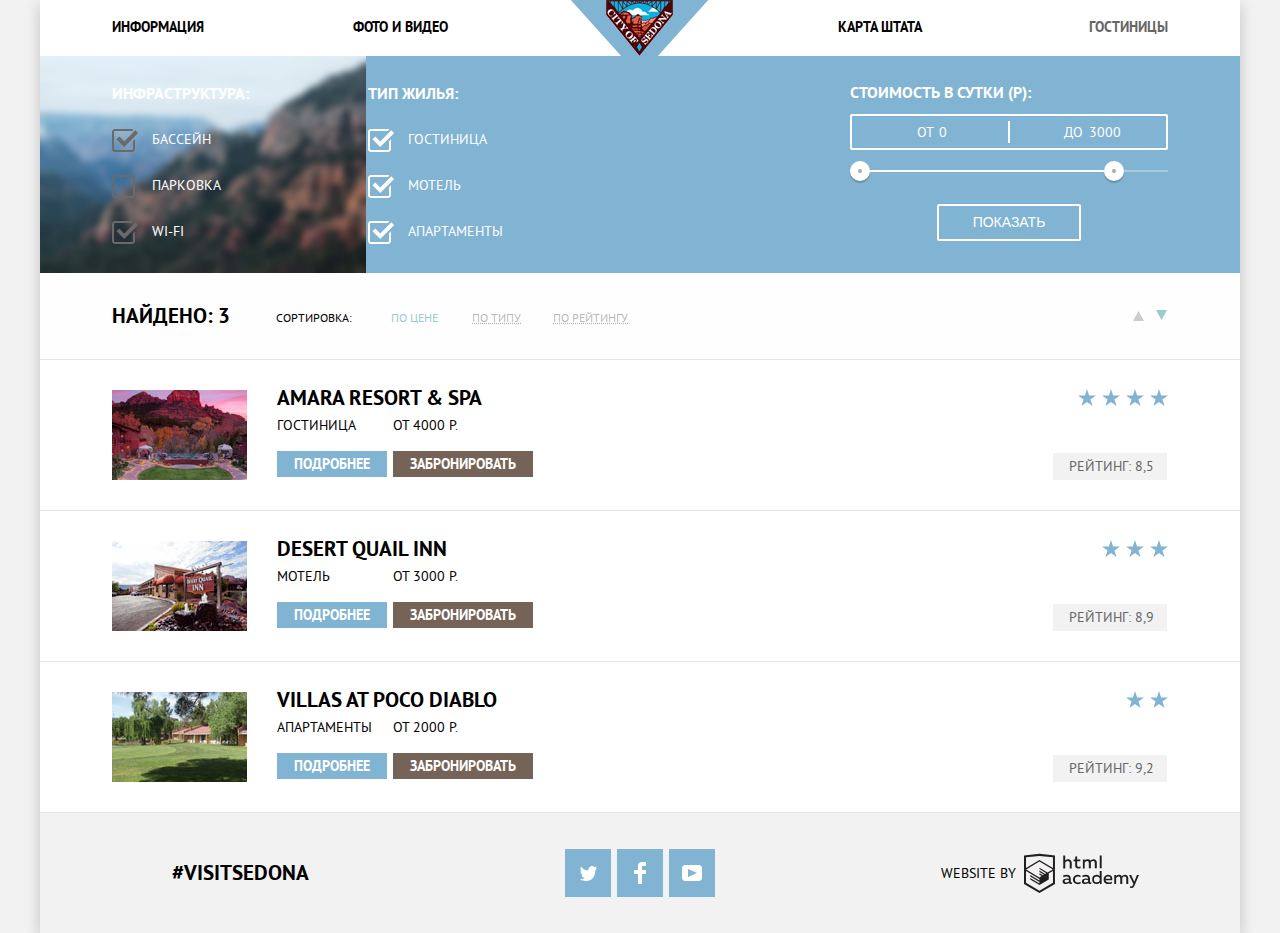
==== commit 664376df: "закончил верстать страницы (кроме фонового изображения в отелях)" ====
--- a/hotels.html
+++ b/hotels.html
@@ -49,66 +49,78 @@
             <form class="search-form" action="https://echo.htmlacademy.ru" method="post">
               <div class="infrastructure">
                 <p class="title">
-                  <b>Инфраструктура:</b>
+                  Инфраструктура:
                 </p>
                 <ul class="infrastructure-list">
                   <li class="infrastructure-item">
-                    <input type="checkbox" name="pool" id="pool" checked>
-                    <label for="pool" tabindex="0">Бассейн</label>
+                    <label class="pool" tabindex="0">
+                      <input type="checkbox" class="visually-hidden" name="pool" id="pool" checked disabled>
+                      <span class="checkbox-indicator"></span>
+                      Бассейн
+                    </label>
                   </li>
                   <li class="infrastructure-item">
-                    <input type="checkbox" name="parking" id="parking">
-                    <label for="parking" tabindex="0">Парковка</label>
+                    <label class="parking" tabindex="0">
+                      <input type="checkbox" class="visually-hidden" name="parking" id="parking" disabled>
+                      <span class="checkbox-indicator"></span>
+                      Парковка
+                    </label>
                   </li>
                   <li class="infrastructure-item">
-                    <input type="checkbox" name="wi-fi" id="wi-fi">
-                    <label for="wi-fi" tabindex="0">Wi-Fi</label>
+                    <label class="wi-fi" tabindex="0">
+                      <input type="checkbox" class="visually-hidden" name="wi-fi" id="wi-fi" checked disabled>
+                      <span class="checkbox-indicator"></span>
+                      Wi-Fi
+                    </label>
                   </li>
                 </ul>
               </div>
 
               <div class="apartments">
                 <p class="title">
-                  <b>Тип жилья:</b>
+                  Тип жилья:
                 </p>
                 <ul class="apartments-list">
                   <li class="apartments-item">
-                    <input type="checkbox" name="hotel" id="hotel" checked>
-                    <label for="hotel" tabindex="0">Гостиница</label>
+                    <label class="item-hotel" tabindex="0">
+                      <input type="checkbox" class="visually-hidden" name="hotel" id="hotel" checked>
+                      <span class="checkbox-indicator"></span>
+                      Гостиница
+                    </label>
                   </li>
                   <li class="apartments-item">
-                    <input type="checkbox" name="motel" id="motel" checked>
-                    <label for="motel" tabindex="0">Мотель</label>
+                    <label class="item-motel" tabindex="0">
+                      <input type="checkbox" class="visually-hidden" name="motel" id="motel" checked>
+                      <span class="checkbox-indicator"></span>
+                      Мотель
+                    </label>
                   </li>
                   <li class="apartments-item">
-                    <input type="checkbox" name="apartments" id="apartments" checked>
-                    <label for="apartments" tabindex="0">Апартаменты</label>
+                    <label class="item-apartments" tabindex="0">
+                      <input type="checkbox" class="visually-hidden" name="apartments" id="apartments" checked>
+                      <span class="checkbox-indicator"></span>
+                      Апартаменты
+                    </label>
                   </li>
                 </ul>
               </div>
 
-              <div class="amount">
-                <p class="title">
-                  <b>Стоимость в сутки (р):</b>
-                </p>
-                <div class="min-max-amount">
-                  <output name="min-amount">
-                    От 0
-                  </output>
-                  <output name="max-amount">
-                    До 3000
-                  </output>
-                </div>
-                <div class="left-slider">
-                  <span tabindex="0">0</span>
-                  <!--Левый интерактивынй ползунок-->
-                </div>
-                <div class="right-slider">
-                  <span tabindex="0">0</span>
-                  <!--Правый интерактивынй позунок-->
-                </div>
-
-                <button class="show-hotels" type="submit">Показать</button>
+              <div class="filter-range">
+                <div class="filter-range-title">
+                  Стоимость в сутки (р):
+                </div>
+                <div class="price-controls">
+                  <label class="min-price">от <input type="text" name="min-price" value="0"></label>
+                  <label class="max-price">до <input type="text" name="max-price" value="3000"></label>
+                </div>
+                <div class="range-controls">
+                  <div class="scale">
+                    <div class="bar"></div>
+                  </div>
+                  <div class="range-toggle range-toggle-min"></div>
+                  <div class="range-toggle range-toggle-max"></div>
+                </div>
+                <button class="btn-transparent" type="submit">Показать</button>
               </div>
             </form>
           </div>
@@ -120,7 +132,7 @@
               <h2 class="visually-hidden">Результаты поиска</h2>
               <div class="result-find">
                 <p>
-                  <b>Найдено: 3</b>
+                  Найдено: 3
                 </p>
               </div>
 
--- a/css/style.css
+++ b/css/style.css
@@ -294,16 +294,19 @@
   list-style: none;
 }
 
+/*
+
 .amount p {
   font-size: 16px;
-  line-height: 21px;
+  line-height: 20px;
   font-weight: 700;
   color: #ffffff;
 }
 
 .show-hotels {
-  font-size: 14px;
-  line-height: 21px;
+  padding: 6px 34px 6px 34px;
+  font-size: 14px;
+  line-height: 20px;
   font-weight: 400;
   color: #ffffff;
   text-transform: uppercase;
@@ -314,15 +317,18 @@
 }
 
 .show-hotels:hover {
-  font-size: 16px;
+  padding: 8px 36px 8px 36px;
+  font-size: 14px;
   line-height: 21px;
-  font-weight: 700;
+  font-weight: 400;
   color: #000000;
   text-transform: uppercase;
 
   border: 0;
   background-color: #ffffff;
 }
+
+*/
 
 .result {
   font-size: 12px;
@@ -991,29 +997,410 @@
 .hotel-search-container {
   width: 1056px;
   margin: auto;
-  /*временно для сетки: */
-  background-color: rgba(28, 194, 30, 0.3);
+  padding-top: 11px;
+  padding-bottom: 31px;
 }
 
 .search-form {
   display: flex;
+  margin: 0;
 }
 
 .infrastructure {
-  margin-right: 115px;
+  margin-right: 119px;
+}
+
+.infrastructure .title {
+  margin-bottom: 25px;
 }
 
 .infrastructure ul {
+  margin: 0;
   padding: 0;
 }
 
+.infrastructure-item .pool {
+  display: inline-block;
+  position: relative;
+
+  margin-bottom: 25px;
+  padding-left: 40px;
+
+  cursor: pointer;
+}
+
+.pool input[type="checkbox"] + .checkbox-indicator {
+  position: absolute;
+  left: 0;
+
+  width: 26px;
+  height: 23px;
+
+  background-color: red;
+  background: url("../img/checkbox-off.svg") no-repeat;
+}
+
+.pool input[type="checkbox"]:checked + .checkbox-indicator {
+  background: url("../img/checkbox-on.svg") no-repeat;
+}
+
+.pool input[type="checkbox"]:disabled + .checkbox-indicator {
+  background: url("../img/checkbox-off-disabled.svg") no-repeat;
+}
+
+.pool input[type="checkbox"]:disabled:checked + .checkbox-indicator {
+  background: url("../img/checkbox-on-disabled.svg") no-repeat;
+}
+
+.pool input[type="checkbox"]:focus + .checkbox-indicator {
+  outline: thin dotted;
+  outline: 5px auto -webkit-focus-ring-color;
+}
+
+.infrastructure-item .parking {
+  display: inline-block;
+  position: relative;
+
+  margin-bottom: 25px;
+  padding-left: 40px;
+
+  cursor: pointer;
+}
+
+.parking input[type="checkbox"] + .checkbox-indicator {
+  position: absolute;
+  left: 0;
+
+  width: 26px;
+  height: 23px;
+
+  background-color: red;
+  background: url("../img/checkbox-off.svg") no-repeat;
+}
+
+.parking input[type="checkbox"]:checked + .checkbox-indicator {
+  background: url("../img/checkbox-on.svg") no-repeat;
+}
+
+.parking input[type="checkbox"]:disabled + .checkbox-indicator {
+  background: url("../img/checkbox-off-disabled.svg") no-repeat;
+}
+
+.parking input[type="checkbox"]:disabled:checked + .checkbox-indicator {
+  background: url("../img/checkbox-on-disabled.svg") no-repeat;
+}
+
+.parking input[type="checkbox"]:focus + .checkbox-indicator {
+  outline: thin dotted;
+  outline: 5px auto -webkit-focus-ring-color;
+}
+
+.infrastructure-item .wi-fi {
+  display: inline-block;
+  position: relative;
+
+  padding-left: 40px;
+
+  cursor: pointer;
+}
+
+.wi-fi input[type="checkbox"] + .checkbox-indicator {
+  position: absolute;
+  left: 0;
+
+  width: 26px;
+  height: 23px;
+
+  background-color: red;
+  background: url("../img/checkbox-off.svg") no-repeat;
+}
+
+.wi-fi input[type="checkbox"]:checked + .checkbox-indicator {
+  background: url("../img/checkbox-on.svg") no-repeat;
+}
+
+.wi-fi input[type="checkbox"]:disabled + .checkbox-indicator {
+  background: url("../img/checkbox-off-disabled.svg") no-repeat;
+}
+
+.wi-fi input[type="checkbox"]:disabled:checked + .checkbox-indicator {
+  background: url("../img/checkbox-on-disabled.svg") no-repeat;
+}
+
+.wi-fi input[type="checkbox"]:focus + .checkbox-indicator {
+  outline: thin dotted;
+  outline: 5px auto -webkit-focus-ring-color;
+}
+
+.apartments .title {
+  margin-bottom: 25px;
+}
+
 .apartments ul {
+  margin: 0;
   padding: 0;
 }
 
-.amount {
+.apartments .item-hotel {
+  display: inline-block;
+  position: relative;
+
+  margin-bottom: 25px;
+  padding-left: 40px;
+
+  cursor: pointer;
+}
+
+.item-hotel input[type="checkbox"] + .checkbox-indicator {
+  position: absolute;
+  left: 0;
+
+  width: 26px;
+  height: 23px;
+
+  background-color: red;
+  background: url("../img/checkbox-off.svg") no-repeat;
+}
+
+.item-hotel input[type="checkbox"]:checked + .checkbox-indicator {
+  background: url("../img/checkbox-on.svg") no-repeat;
+}
+
+.item-hotel input[type="checkbox"]:disabled + .checkbox-indicator {
+  background: url("../img/checkbox-off-disabled.svg") no-repeat;
+}
+
+.item-hotel input[type="checkbox"]:disabled:checked + .checkbox-indicator {
+  background: url("../img/checkbox-on-disabled.svg") no-repeat;
+}
+
+.item-hotel input[type="checkbox"]:focus + .checkbox-indicator {
+  outline: thin dotted;
+  outline: 5px auto -webkit-focus-ring-color;
+}
+
+.apartments .item-motel {
+  display: inline-block;
+  position: relative;
+
+  margin-bottom: 25px;
+  padding-left: 40px;
+
+  cursor: pointer;
+}
+
+.item-motel input[type="checkbox"] + .checkbox-indicator {
+  position: absolute;
+  left: 0;
+
+  width: 26px;
+  height: 23px;
+
+  background-color: red;
+  background: url("../img/checkbox-off.svg") no-repeat;
+}
+
+.item-motel input[type="checkbox"]:checked + .checkbox-indicator {
+  background: url("../img/checkbox-on.svg") no-repeat;
+}
+
+.item-motel input[type="checkbox"]:disabled + .checkbox-indicator {
+  background: url("../img/checkbox-off-disabled.svg") no-repeat;
+}
+
+.item-motel input[type="checkbox"]:disabled:checked + .checkbox-indicator {
+  background: url("../img/checkbox-on-disabled.svg") no-repeat;
+}
+
+.item-motel input[type="checkbox"]:focus + .checkbox-indicator {
+  outline: thin dotted;
+  outline: 5px auto -webkit-focus-ring-color;
+}
+
+.apartments .item-apartments {
+  display: inline-block;
+  position: relative;
+
+  padding-left: 40px;
+
+  cursor: pointer;
+}
+
+.item-apartments input[type="checkbox"] + .checkbox-indicator {
+  position: absolute;
+  left: 0;
+
+  width: 26px;
+  height: 23px;
+
+  background-color: red;
+  background: url("../img/checkbox-off.svg") no-repeat;
+}
+
+.item-apartments input[type="checkbox"]:checked + .checkbox-indicator {
+  background: url("../img/checkbox-on.svg") no-repeat;
+}
+
+.item-apartments input[type="checkbox"]:disabled + .checkbox-indicator {
+  background: url("../img/checkbox-off-disabled.svg") no-repeat;
+}
+
+.item-apartments input[type="checkbox"]:disabled:checked + .checkbox-indicator {
+  background: url("../img/checkbox-on-disabled.svg") no-repeat;
+}
+
+.item-apartments input[type="checkbox"]:focus + .checkbox-indicator {
+  outline: thin dotted;
+  outline: 5px auto -webkit-focus-ring-color;
+}
+
+
+
+.filter-range {
+  display: flex;
+  flex-direction: column;
+  width: 318px;
   margin-left: auto;
-}
+  padding-top: 15px;
+}
+
+.filter-range-title {
+  margin-bottom: 11px;
+
+  font-weight: 700;
+  font-size: 16px;
+  line-height: 21px;
+}
+
+.price-controls {
+  position: relative;
+  height: 32px;
+  margin-bottom: 20px;
+
+  font-size: 0;
+
+  border: 2px solid #ffffff;
+  border-radius: 2px;
+}
+
+.price-controls::after {
+  content: "";
+  position: absolute;
+  top: 50%;
+  left: 50%;
+
+  width: 2px;
+  height: 22px;
+
+  background: #ffffff;
+  transform: translate(-50%, -50%);
+}
+
+.price-controls label {
+  display: inline-block;
+
+  font-size: 14px;
+  line-height: 30px;
+  vertical-align: top;
+
+  cursor: pointer;
+}
+
+.price-controls .min-price {
+  width: 90px;
+  padding-left: 65px;
+}
+
+.price-controls .max-price {
+  width: 100px;
+  padding-left: 57px;
+}
+
+.price-controls input {
+  width: 50px;
+  margin: 0;
+
+  color: inherit;
+  font: inherit;
+
+  background: none;
+  border: none;
+}
+
+.range-controls {
+  position: relative;
+
+  margin-bottom: 32px;
+}
+
+.range-controls .scale {
+  height: 2px;
+
+  background: rgba(255, 255, 255, 0.3);
+}
+
+.range-controls .bar {
+  width: 80%;
+  height: 2px;
+
+  background: #ffffff;
+}
+
+.range-toggle {
+  position: absolute;
+  top: -9px;
+
+  width: 4px;
+  height: 4px;
+
+  background: #ababab;
+  border: 8px solid #ffffff;
+  border-radius: 50%;
+  box-shadow: 0 2px 1px 0 rgba(0, 1, 1, 0.2);
+  cursor: pointer;
+}
+
+.range-toggle:hover {
+  background: #1c4f80;
+}
+
+.range-toggle-min {
+  left: 0;
+}
+
+.range-toggle-max {
+  left: 80%;
+}
+
+.btn-transparent {
+  display: block;
+  margin: 0 auto;
+  padding: 6px 34px 6px 34px;
+
+  font-size: 14px;
+  line-height: 21px;
+  color: #ffffff;
+  text-transform: uppercase;
+
+  background: transparent;
+  border: 2px solid #ffffff;
+  border-radius: 2px;
+  cursor: pointer;
+}
+
+.btn-transparent:hover {
+  color: #000000;
+
+  background: #ffffff;
+}
+/*
+.show-hotels {
+  box-sizing: border-box;
+  width: 137px;
+  height: 36px;
+  margin: 0 auto;
+}
+*/
 
 
 
@@ -1187,7 +1574,6 @@
 }
 
 .hotel-column .type {
-  display: inline-block;
   width: 110px;
   height: 35px;
   margin-right: 6px;
@@ -1202,11 +1588,6 @@
   min-width: 110px;
   margin-right: 6px;
 }
-
-
-
-
-
 
 .more-info {
   display: inline-block;
@@ -1254,6 +1635,8 @@
 
 .main-footer {
   display: flex;
+  align-items: center;
+
   position: relative;
   margin-top: -120px;
 }
@@ -1265,6 +1648,7 @@
 
 .hotels-footer {
   display: flex;
+  align-items: center;
 }
 
 .hotels-footer div {
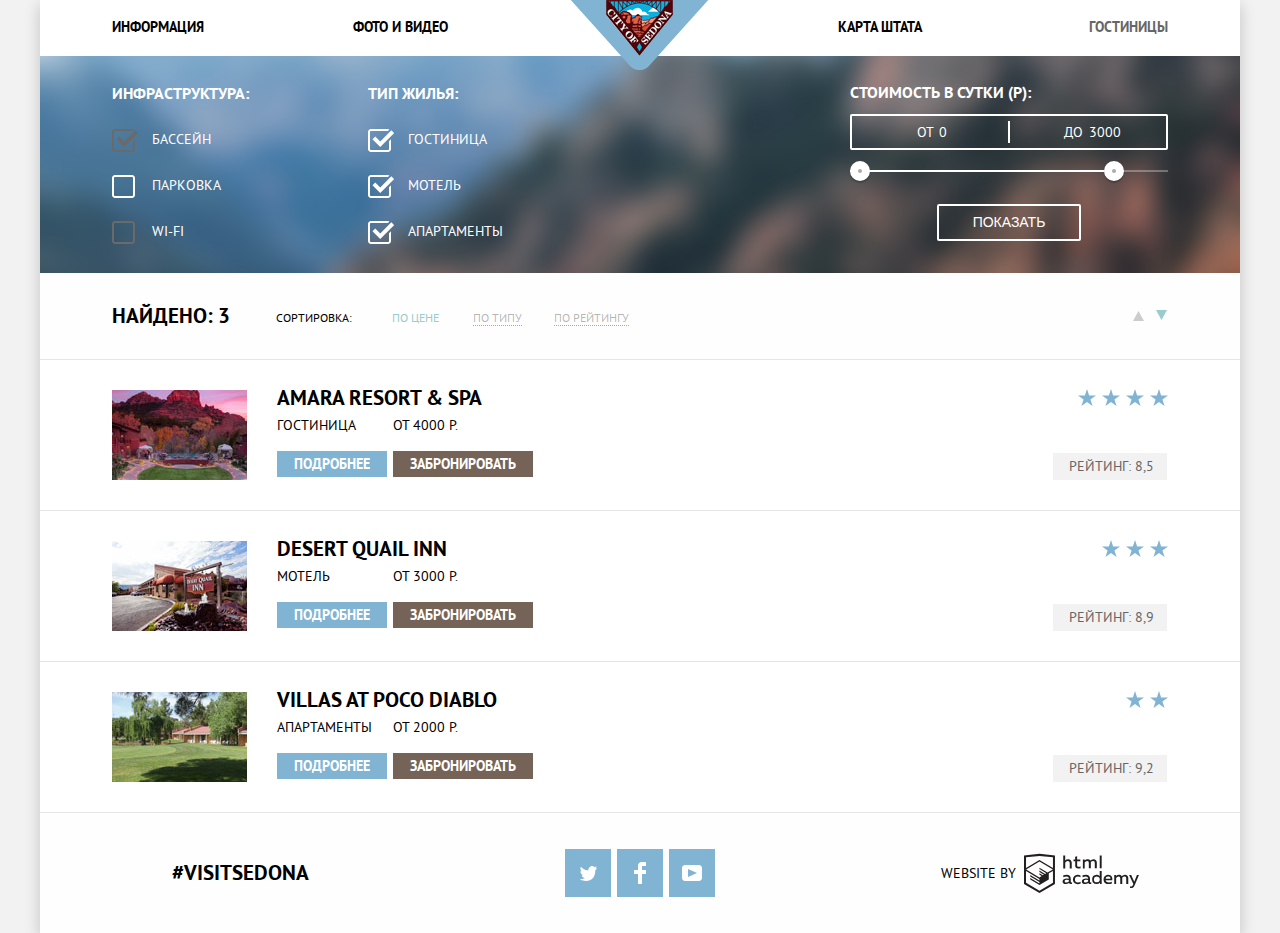
==== commit 8acf4655: "верстка страниц завершена, ошибки в IE исправлены. Осталось подключить JS и сделать минимизацию файл" ====
--- a/hotels.html
+++ b/hotels.html
@@ -61,14 +61,14 @@
                   </li>
                   <li class="infrastructure-item">
                     <label class="parking" tabindex="0">
-                      <input type="checkbox" class="visually-hidden" name="parking" id="parking" disabled>
+                      <input type="checkbox" class="visually-hidden" name="parking" id="parking">
                       <span class="checkbox-indicator"></span>
                       Парковка
                     </label>
                   </li>
                   <li class="infrastructure-item">
                     <label class="wi-fi" tabindex="0">
-                      <input type="checkbox" class="visually-hidden" name="wi-fi" id="wi-fi" checked disabled>
+                      <input type="checkbox" class="visually-hidden" name="wi-fi" id="wi-fi" disabled>
                       <span class="checkbox-indicator"></span>
                       Wi-Fi
                     </label>
--- a/css/style.css
+++ b/css/style.css
@@ -41,7 +41,8 @@
 .body-container {
   width: 1200px;
   margin: 0 auto;
-  box-shadow: 0px 5px 15px 0px rgba(0, 0, 0, 0.2);
+  -webkit-box-shadow: 0px 5px 15px 0px rgba(0, 0, 0, 0.2);
+          box-shadow: 0px 5px 15px 0px rgba(0, 0, 0, 0.2);
 }
 
 .visually-hidden {
@@ -50,7 +51,6 @@
   width: 1px;
   height: 1px;
   margin: -1px;
-  …
 }
 /*-----------------------------header--------------------------*/
 
@@ -134,7 +134,7 @@
 
 .more h3 {
   font-size: 21px;
-  line-height: -height: 21px;
+  line-height: 21px;
   font-weight: 700;
   color: #000000;
 }
@@ -268,7 +268,8 @@
 
   background-color: #81b3d2;
   background-image: url("../img/hotels.jpg");
-  background-size: contain;
+  background-size: 100%;
+  background-position: center;
   background-repeat: no-repeat;
 }
 
@@ -294,42 +295,6 @@
   list-style: none;
 }
 
-/*
-
-.amount p {
-  font-size: 16px;
-  line-height: 20px;
-  font-weight: 700;
-  color: #ffffff;
-}
-
-.show-hotels {
-  padding: 6px 34px 6px 34px;
-  font-size: 14px;
-  line-height: 20px;
-  font-weight: 400;
-  color: #ffffff;
-  text-transform: uppercase;
-
-  background: transparent;
-  border: 2px solid #ffffff;
-  border-radius: 1px;
-}
-
-.show-hotels:hover {
-  padding: 8px 36px 8px 36px;
-  font-size: 14px;
-  line-height: 21px;
-  font-weight: 400;
-  color: #000000;
-  text-transform: uppercase;
-
-  border: 0;
-  background-color: #ffffff;
-}
-
-*/
-
 .result {
   font-size: 12px;
   line-height: 18px;
@@ -355,7 +320,7 @@
   line-height: 18px;
   font-weight: 400;
   color: rgba(0, 0, 0, 0.3);
-  text-decoration: dotted underline;
+  border-bottom: 1px dotted #81b3d2;
 }
 
 .result-item a:hover {
@@ -363,7 +328,7 @@
   line-height: 18px;
   font-weight: 400;
   color: #99cccc;
-  text-decoration: dotted underline;
+  border-bottom: 1px dotted #81b3d2;
 }
 
 .result-item a:active {
@@ -371,12 +336,12 @@
   line-height: 18px;
   font-weight: 400;
   color: #000000;
-  text-decoration: none;
+  border-bottom: 0;
 }
 
 .result-item-current a {
     color: #99cccc;
-    text-decoration: none;
+    border-bottom: 0;
 }
 
 .sort-buttons-list {
@@ -512,15 +477,21 @@
 
 
 .main-nav .nav-list {
+  display: -webkit-box;
+  display: -ms-flexbox;
   display: flex;
   margin: 0;
   padding: 0;
-  align-items: center;
+  -webkit-box-align: center;
+      -ms-flex-align: center;
+          align-items: center;
 }
 
 .main-nav li {
-  flex-basis: 240px;
-  box-sizing: border-box;
+  -ms-flex-preferred-size: 240px;
+      flex-basis: 240px;
+  -webkit-box-sizing: border-box;
+          box-sizing: border-box;
   padding-top: 14px;
   padding-bottom: 16px;
 }
@@ -543,7 +514,9 @@
   position: absolute;
   top: 0;
   left: 50%;
-  transform: translateX(-50%);
+  -webkit-transform: translateX(-50%);
+      -ms-transform: translateX(-50%);
+          transform: translateX(-50%);
 }
 
 .welcome {
@@ -566,6 +539,8 @@
 }
 
 .real-town {
+  display: -webkit-box;
+  display: -ms-flexbox;
   display: flex;
 }
 
@@ -577,14 +552,10 @@
 
 .real-town .features-img {
   width: 800px;
-}
-
-.features-img img {
-  max-width: 100%;
-}
-
-.features-img {
-  line-height: 0;
+
+  background-image: url("../img/sedona-buildings-800-401.jpg");
+  background-repeat: no-repeat;
+  background-position: 0 center;
 }
 
 .real-town h2 {
@@ -606,11 +577,14 @@
 .more .features-list {
   margin: 0;
   padding: 0;
+  display: -webkit-box;
+  display: -ms-flexbox;
   display: flex;
 }
 
 .more li {
-  flex-basis: 400px;
+  -ms-flex-preferred-size: 400px;
+      flex-basis: 400px;
   padding-bottom: 83px;
 }
 
@@ -666,18 +640,19 @@
   margin-bottom: 29px;
 }
 
-
-
 .features-list {
-  display: flex;
-  align-items: center;
-}
-
-
-
+  display: -webkit-box;
+  display: -ms-flexbox;
+  display: flex;
+  -webkit-box-align: center;
+      -ms-flex-align: center;
+          align-items: center;
+}
 
 
 .devil-bridge {
+  display: -webkit-box;
+  display: -ms-flexbox;
   display: flex;
 }
 
@@ -689,6 +664,10 @@
 
 .devil-bridge .features-img {
   width: 800px;
+
+  background-image: url("../img/devils-bridge-800-400.jpg");
+  background-repeat: no-repeat;
+  background-position: 0 center;
 }
 
 .devil-bridge h2 {
@@ -711,11 +690,14 @@
   padding: 0;
   padding-top: 47px;
   padding-bottom: 60px;
+  display: -webkit-box;
+  display: -ms-flexbox;
   display: flex;
 }
 
 .other li {
-  flex-basis: 400px;
+  -ms-flex-preferred-size: 400px;
+      flex-basis: 400px;
 }
 
 .other-item h2 {
@@ -772,7 +754,8 @@
   width: 568px;
   top: 0;
   left: 316px;
-  box-shadow: 0px 7px 15px 0px rgba(0, 0, 0, 0.15);
+  -webkit-box-shadow: 0px 7px 15px 0px rgba(0, 0, 0, 0.15);
+          box-shadow: 0px 7px 15px 0px rgba(0, 0, 0, 0.15);
 
 }
 
@@ -789,8 +772,12 @@
 }
 
 .find-hotel-form .check-in {
-  display: flex;
-  justify-content: space-between;
+  display: -webkit-box;
+  display: -ms-flexbox;
+  display: flex;
+  -webkit-box-pack: justify;
+      -ms-flex-pack: justify;
+          justify-content: space-between;
   width: 100%;
   margin-bottom: 29px;
   position: relative;
@@ -825,11 +812,14 @@
 }
 
 .check-in label {
-  align-self: center;
+  -ms-flex-item-align: center;
+      align-self: center;
+      margin-right: 21px;
 }
 
 .check-in input {
-  box-sizing: border-box;
+  -webkit-box-sizing: border-box;
+          box-sizing: border-box;
   width: 346px;
   height: 38px;
   padding: 6px 41px 6px 13px;
@@ -838,19 +828,26 @@
 }
 
 .find-hotel-form .check-out {
-  display: flex;
-  justify-content: space-between;
+  display: -webkit-box;
+  display: -ms-flexbox;
+  display: flex;
+  -webkit-box-pack: justify;
+      -ms-flex-pack: justify;
+          justify-content: space-between;
   width: 100%;
   margin-bottom: 30px;
   position: relative;
 }
 
 .check-out label {
-  align-self: center;
+  -ms-flex-item-align: center;
+      align-self: center;
+      margin-right: 17px;
 }
 
 .check-out input {
-  box-sizing: border-box;
+  -webkit-box-sizing: border-box;
+          box-sizing: border-box;
   width: 346px;
   height: 38px;
   padding: 6px 41px 6px 13px;
@@ -859,15 +856,23 @@
 }
 
 .find-hotel-form .wrapper {
-  display: flex;
-  justify-content: space-between;
+  display: -webkit-box;
+  display: -ms-flexbox;
+  display: flex;
+  -webkit-box-pack: justify;
+      -ms-flex-pack: justify;
+          justify-content: space-between;
   margin-bottom: 54px;
 }
 
 .find-hotel-form .adults {
   position: relative;
-  display: flex;
-  justify-content: space-between;
+  display: -webkit-box;
+  display: -ms-flexbox;
+  display: flex;
+  -webkit-box-pack: justify;
+      -ms-flex-pack: justify;
+          justify-content: space-between;
   width: 226px;
 }
 
@@ -891,7 +896,9 @@
 }
 
 .adults .btn-plus::after {
-  transform: rotate(90deg);
+  -webkit-transform: rotate(90deg);
+      -ms-transform: rotate(90deg);
+          transform: rotate(90deg);
 }
 
 .adults .btn:hover::before , .adults .btn:hover::after {
@@ -911,11 +918,14 @@
 }
 
 .adults label {
-  align-self: center;
+  -ms-flex-item-align: center;
+      align-self: center;
+      margin-right: 40px;
 }
 
 .adults input {
-  box-sizing: border-box;
+  -webkit-box-sizing: border-box;
+          box-sizing: border-box;
   width: 114px;
   height: 38px;
   padding: 6px 41px 6px 54px;
@@ -924,8 +934,12 @@
 }
 
 .find-hotel-form .children {
-  display: flex;
-  justify-content: space-between;
+  display: -webkit-box;
+  display: -ms-flexbox;
+  display: flex;
+  -webkit-box-pack: justify;
+      -ms-flex-pack: justify;
+          justify-content: space-between;
   width: 179px;
   position: relative;
 }
@@ -950,7 +964,9 @@
 }
 
 .children .btn-plus::after {
-  transform: rotate(90deg);
+  -webkit-transform: rotate(90deg);
+      -ms-transform: rotate(90deg);
+          transform: rotate(90deg);
 }
 
 .children .btn:hover::before , .children .btn:hover::after {
@@ -970,11 +986,14 @@
 }
 
 .children label {
-  align-self: center;
+  -ms-flex-item-align: center;
+      align-self: center;
+      margin-right: 27px;
 }
 
 .children input {
-  box-sizing: border-box;
+  -webkit-box-sizing: border-box;
+          box-sizing: border-box;
   width: 114px;
   height: 38px;
   padding: 6px 41px 6px 54px;
@@ -1002,6 +1021,8 @@
 }
 
 .search-form {
+  display: -webkit-box;
+  display: -ms-flexbox;
   display: flex;
   margin: 0;
 }
@@ -1257,8 +1278,13 @@
 
 
 .filter-range {
-  display: flex;
-  flex-direction: column;
+  display: -webkit-box;
+  display: -ms-flexbox;
+  display: flex;
+  -webkit-box-orient: vertical;
+  -webkit-box-direction: normal;
+      -ms-flex-direction: column;
+          flex-direction: column;
   width: 318px;
   margin-left: auto;
   padding-top: 15px;
@@ -1293,7 +1319,9 @@
   height: 22px;
 
   background: #ffffff;
-  transform: translate(-50%, -50%);
+  -webkit-transform: translate(-50%, -50%);
+      -ms-transform: translate(-50%, -50%);
+          transform: translate(-50%, -50%);
 }
 
 .price-controls label {
@@ -1318,6 +1346,7 @@
 
 .price-controls input {
   width: 50px;
+  height: 30px;
   margin: 0;
 
   color: inherit;
@@ -1356,7 +1385,8 @@
   background: #ababab;
   border: 8px solid #ffffff;
   border-radius: 50%;
-  box-shadow: 0 2px 1px 0 rgba(0, 1, 1, 0.2);
+  -webkit-box-shadow: 0 2px 1px 0 rgba(0, 1, 1, 0.2);
+          box-shadow: 0 2px 1px 0 rgba(0, 1, 1, 0.2);
   cursor: pointer;
 }
 
@@ -1393,29 +1423,23 @@
 
   background: #ffffff;
 }
-/*
-.show-hotels {
-  box-sizing: border-box;
-  width: 137px;
-  height: 36px;
-  margin: 0 auto;
-}
-*/
-
-
-
-
 
 .result-container {
+  display: -webkit-box;
+  display: -ms-flexbox;
   display: flex;
   width: 1056px;
   margin: auto;
-  justify-content: flex-start;
-  align-items: center;
+  -webkit-box-pack: start;
+      -ms-flex-pack: start;
+          justify-content: flex-start;
+  -webkit-box-align: center;
+      -ms-flex-align: center;
+          align-items: center;
 }
 
 .result-find {
-  width: 135px;
+  min-width: 135px;
   padding: 30px 0;
   margin-right: 29px;
   text-align: left;
@@ -1427,7 +1451,7 @@
 }
 
 .result-sort {
-  width: 75px;
+  min-width: 75px;
   margin: 0;
   margin-right: 40px;
   padding: 36px 0 32px 0;
@@ -1443,6 +1467,8 @@
 }
 
 .result-list ul {
+  display: -webkit-box;
+  display: -ms-flexbox;
   display: flex;
   margin: 0;
   padding: 0;
@@ -1450,23 +1476,23 @@
 }
 
 .result-list li {
-  width: 81px;
+  min-width: 81px;
 }
 
 .sort-buttons-container {
   margin-left: auto;
-  width: 34px;
+  min-width: 34px;
   margin-right: 1px;
   line-height: 12px;
 }
 
 .sort-buttons-list {
+  display: -webkit-box;
+  display: -ms-flexbox;
   display: flex;
   margin: 0;
   padding: 0;
 }
-
-
 
 .sort-button {
   position: relative;
@@ -1490,12 +1516,10 @@
 
 .up-button:hover::before {
   background-image: url("../img/up-dir-hover.svg");
-
 }
 
 .up-button:active::before {
   background-image: url("../img/up-dir-active.svg");
-
 }
 
 .down-button::before {
@@ -1513,16 +1537,11 @@
 
 .down-button:hover::before {
   background-image: url("../img/down-dir-hover.svg");
-
 }
 
 .down-button:active::before {
   background-image: url("../img/down-dir-active.svg");
-
-}
-
-
-
+}
 
 .result-catalog {
   width: 100%;
@@ -1549,10 +1568,14 @@
 }
 
 .catalog-item {
+  display: -webkit-box;
+  display: -ms-flexbox;
   display: flex;
 }
 
 .hotel {
+  display: -webkit-box;
+  display: -ms-flexbox;
   display: flex;
 }
 
@@ -1562,8 +1585,11 @@
 }
 
 .hotel .hotel-column {
-  display: flex;
-  flex-wrap: wrap;
+  display: -webkit-box;
+  display: -ms-flexbox;
+  display: flex;
+  -ms-flex-wrap: wrap;
+      flex-wrap: wrap;
   width: 363px;
   padding: 24px 0 31px 0;
 }
@@ -1574,7 +1600,7 @@
 }
 
 .hotel-column .type {
-  width: 110px;
+  min-width: 110px;
   height: 35px;
   margin-right: 6px;
 }
@@ -1598,7 +1624,9 @@
 }
 
 .hotel .hotel-photo {
-  order: -1;
+  -webkit-box-ordinal-group: 0;
+      -ms-flex-order: -1;
+          order: -1;
   margin-right: 30px;
   padding: 30px 0;
 }
@@ -1613,13 +1641,22 @@
 }
 
 .hotel-rating {
-  display: flex;
-  flex-direction: column;
-  justify-content: space-between;
+  display: -webkit-box;
+  display: -ms-flexbox;
+  display: flex;
+  -webkit-box-orient: vertical;
+  -webkit-box-direction: normal;
+      -ms-flex-direction: column;
+          flex-direction: column;
+  -webkit-box-pack: justify;
+      -ms-flex-pack: justify;
+          justify-content: space-between;
   height: 91px;
 }
 
 .hotel-rating .stars-count {
+  display: -webkit-box;
+  display: -ms-flexbox;
   display: flex;
 }
 
@@ -1634,33 +1671,49 @@
 /*--------------------------footer------------------------------*/
 
 .main-footer {
-  display: flex;
-  align-items: center;
+  display: -webkit-box;
+  display: -ms-flexbox;
+  display: flex;
+  -webkit-box-align: center;
+      -ms-flex-align: center;
+          align-items: center;
 
   position: relative;
   margin-top: -120px;
 }
 
 .main-footer div {
-  flex-basis: 400px;
+  -ms-flex-preferred-size: 400px;
+      flex-basis: 400px;
   margin: auto;
 }
 
 .hotels-footer {
-  display: flex;
-  align-items: center;
+  display: -webkit-box;
+  display: -ms-flexbox;
+  display: flex;
+  -webkit-box-align: center;
+      -ms-flex-align: center;
+          align-items: center;
+  background-color: #fefefe;
 }
 
 .hotels-footer div {
-  flex-basis: 400px;
+  -ms-flex-preferred-size: 400px;
+      flex-basis: 400px;
   margin: auto;
 }
 
 .social-list {
+  display: -webkit-box;
+  display: -ms-flexbox;
   display: flex;
   width: 150px;
-  flex-wrap: wrap;
-  justify-content: space-between;
+  -ms-flex-wrap: wrap;
+      flex-wrap: wrap;
+  -webkit-box-pack: justify;
+      -ms-flex-pack: justify;
+          justify-content: space-between;
   margin: 36px auto;
   padding: 0;
 
@@ -1668,9 +1721,15 @@
 }
 
 .social-button {
-  display: flex;
-  align-items: center;
-  justify-content: center;
+  display: -webkit-box;
+  display: -ms-flexbox;
+  display: flex;
+  -webkit-box-align: center;
+      -ms-flex-align: center;
+          align-items: center;
+  -webkit-box-pack: center;
+      -ms-flex-pack: center;
+          justify-content: center;
   width: 46px;
   height: 48px;
 
@@ -1682,9 +1741,15 @@
 }
 
 .copy-link {
-  display: flex;
-  justify-content: center;
-  align-items: center;
+  display: -webkit-box;
+  display: -ms-flexbox;
+  display: flex;
+  -webkit-box-pack: center;
+      -ms-flex-pack: center;
+          justify-content: center;
+  -webkit-box-align: center;
+      -ms-flex-align: center;
+          align-items: center;
 }
 
 .copy-link span {
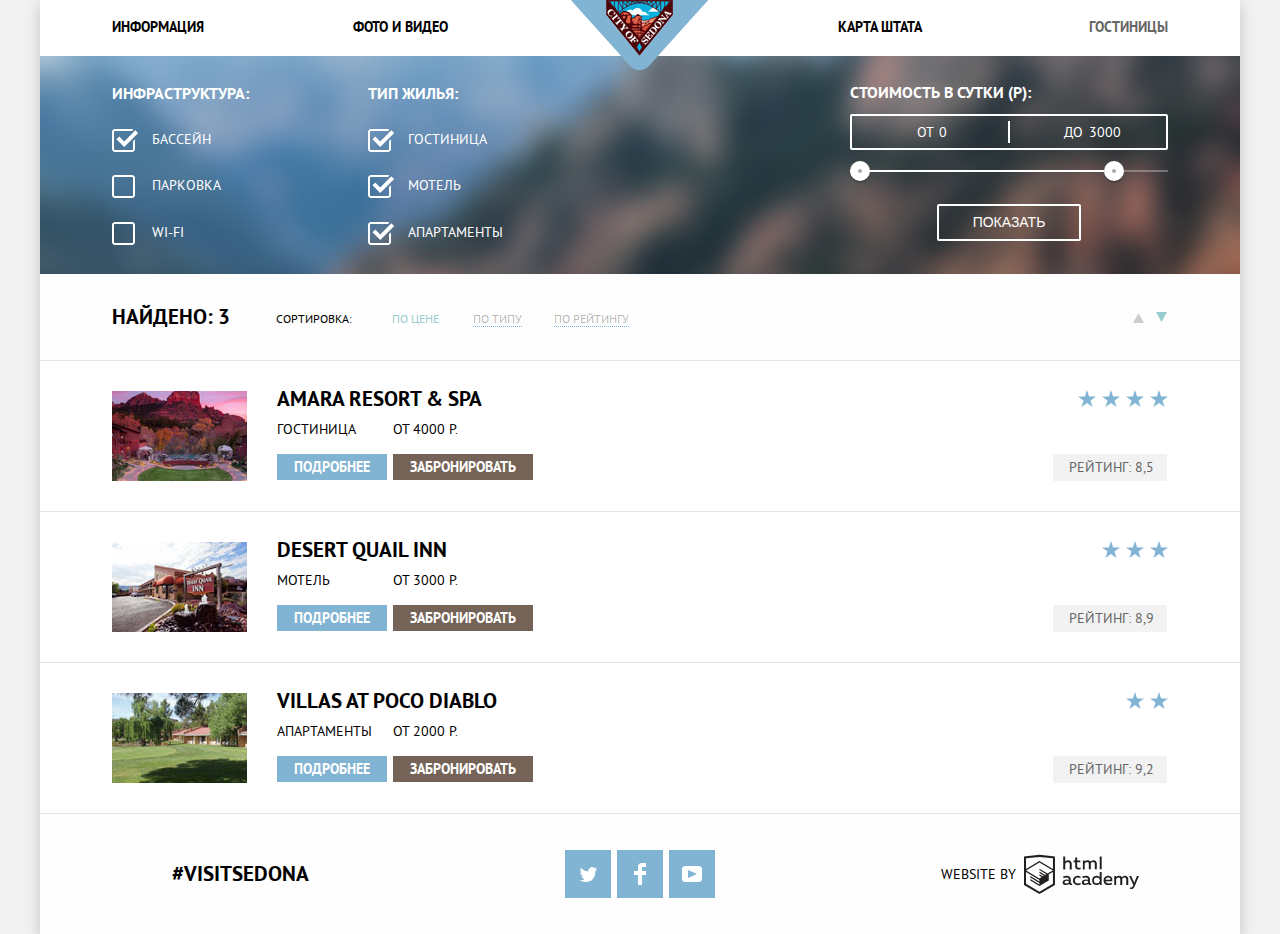
==== commit 7e709058: "прикрутил JavaScript для модального окна" ====
--- a/hotels.html
+++ b/hotels.html
@@ -54,7 +54,7 @@
                 <ul class="infrastructure-list">
                   <li class="infrastructure-item">
                     <label class="pool" tabindex="0">
-                      <input type="checkbox" class="visually-hidden" name="pool" id="pool" checked disabled>
+                      <input type="checkbox" class="visually-hidden" name="pool" id="pool" checked>
                       <span class="checkbox-indicator"></span>
                       Бассейн
                     </label>
@@ -68,7 +68,7 @@
                   </li>
                   <li class="infrastructure-item">
                     <label class="wi-fi" tabindex="0">
-                      <input type="checkbox" class="visually-hidden" name="wi-fi" id="wi-fi" disabled>
+                      <input type="checkbox" class="visually-hidden" name="wi-fi" id="wi-fi">
                       <span class="checkbox-indicator"></span>
                       Wi-Fi
                     </label>
@@ -106,7 +106,7 @@
               </div>
 
               <div class="filter-range">
-                <div class="filter-range-title">
+                <div class="filter-range-title title">
                   Стоимость в сутки (р):
                 </div>
                 <div class="price-controls">
@@ -162,7 +162,7 @@
                     <a class="sort-button up-button" href="#"><span class="visually-hidden">"min-max</span></a>
                   </li>
                   <li>
-                    <a class="sort-button down-button" href="#"><span class="visually-hidden">max-min</span></a>
+                    <a class="sort-button down-button btn-current" href="#"><span class="visually-hidden">max-min</span></a>
                   </li>
                 </ul>
               </div>
@@ -179,17 +179,21 @@
                       <h1 class="hotel-name">
                         <a href="#">Amara Resort & SPA</a>
                       </h1>
-                      <span class="type">
-                        Гостиница
-                      </span>
-                      <span class="price">
-                        От 4000 р.
-                      </span>
-                      <div class="more-info">
-                        <a href="#">Подробнее</a>
-                      </div>
-                      <div class="book">
-                        <a href="#">Забронировать</a>
+                      <div class="hotel-column-wrapper">
+                        <span class="type">
+                          Гостиница
+                        </span>
+                        <div class="more-info">
+                          <a href="#">Подробнее</a>
+                        </div>
+                      </div>
+                      <div class="hotel-column-wrapper">
+                        <span class="price">
+                          От 4000 р.
+                        </span>
+                        <div class="book">
+                          <a href="#">Забронировать</a>
+                        </div>
                       </div>
                     </div>
 
@@ -223,17 +227,21 @@
                       <h1 class="hotel-name">
                         <a href="#">Desert Quail Inn</a>
                       </h1>
-                      <span class="type">
-                        Мотель
-                      </span>
-                      <span class="price">
-                        От 3000 р.
-                      </span>
-                      <div class="more-info">
-                        <a href="#">Подробнее</a>
-                      </div>
-                      <div class="book">
-                        <a href="#">Забронировать</a>
+                      <div class="hotel-column-wrapper">
+                        <span class="type">
+                          Мотель
+                        </span>
+                        <div class="more-info">
+                          <a href="#">Подробнее</a>
+                        </div>
+                      </div>
+                      <div class="hotel-column-wrapper">
+                        <span class="price">
+                          От 3000 р.
+                        </span>
+                        <div class="book">
+                          <a href="#">Забронировать</a>
+                        </div>
                       </div>
                     </div>
 
@@ -265,17 +273,21 @@
                       <h1 class="hotel-name">
                         <a href="#">Villas at Poco Diablo</a>
                       </h1>
-                      <span class="type">
-                        Апартаменты
-                      </span>
-                      <span class="price">
-                        От 2000 р.
-                      </span>
-                      <div class="more-info">
-                        <a href="#">Подробнее</a>
-                      </div>
-                      <div class="book">
-                        <a href="#">Забронировать</a>
+                      <div class="hotel-column-wrapper">
+                        <span class="type">
+                          Апартаменты
+                        </span>
+                        <div class="more-info">
+                          <a href="#">Подробнее</a>
+                        </div>
+                      </div>
+                      <div class="hotel-column-wrapper">
+                        <span class="price">
+                          От 2000 р.
+                        </span>
+                        <div class="book">
+                          <a href="#">Забронировать</a>
+                        </div>
                       </div>
                     </div>
 
--- a/css/style.css
+++ b/css/style.css
@@ -224,12 +224,17 @@
 }
 
 .find-hotel-form input {
+  font: inherit;
+  line-height: inherit;
+  text-transform: uppercase;
+
   background-color: #f2f2f2;
-  border: 0;
+  border: 2px solid #f2f2f2;
 }
 
 .find-hotel-form input:hover {
   background-color: #ebebeb;
+  border: 2px solid #ebebeb;
 }
 
 .find-hotel-form input:focus {
@@ -273,7 +278,7 @@
   background-repeat: no-repeat;
 }
 
-.infrastructure p {
+.infrastructure .title {
   font-size: 16px;
   line-height: 21px;
   font-weight: 700;
@@ -433,6 +438,7 @@
   display: inline-block;
   margin: 0;
   padding: 0;
+  vertical-align: bottom;
 }
 
 
@@ -567,6 +573,7 @@
 .real-town span {
   display: inline-block;
   margin-bottom: 23px;
+  vertical-align: middle;
 }
 
 .real-town p {
@@ -678,6 +685,7 @@
 .devil-bridge span {
   display: inline-block;
   margin-bottom: 23px;
+  vertical-align: middle;
 }
 
 .devil-bridge p {
@@ -709,6 +717,7 @@
 .other-item span {
   display: inline-block;
   margin-bottom: 21px;
+  vertical-align: middle;
 }
 
 .other-item p {
@@ -734,6 +743,7 @@
 .find-hotel .popup-button a {
   display: inline-block;
   padding: 30px 140px 30px 140px;
+  vertical-align: middle;
 }
 
 
@@ -748,15 +758,227 @@
   background-position: -250px -150px;
 }
 
-.find-hotel-form {
+@-webkit-keyframes fadeInDown {
+  from {
+    -webkit-transform: translateY(-2000px);
+            transform: translateY(-2000px);
+  }
+
+  to {
+    -webkit-transform: translateY(0);
+            transform: translateY(0);
+  }
+}
+
+@keyframes fadeInDown {
+  from {
+    -webkit-transform: translateY(-2000px);
+            transform: translateY(-2000px);
+  }
+
+  to {
+    -webkit-transform: translateY(0);
+            transform: translateY(0);
+  }
+}
+
+@-webkit-keyframes bounce {
+  from, 20%, 53%, 80%, to {
+    -webkit-animation-timing-function: cubic-bezier(0.215, 0.610, 0.355, 1.000);
+            animation-timing-function: cubic-bezier(0.215, 0.610, 0.355, 1.000);
+    -webkit-transform: translate3d(0,0,0);
+            transform: translate3d(0,0,0);
+  }
+
+  40%, 43% {
+    -webkit-animation-timing-function: cubic-bezier(0.755, 0.050, 0.855, 0.060);
+            animation-timing-function: cubic-bezier(0.755, 0.050, 0.855, 0.060);
+    -webkit-transform: translate3d(0, -30px, 0);
+            transform: translate3d(0, -30px, 0);
+  }
+
+  70% {
+    -webkit-animation-timing-function: cubic-bezier(0.755, 0.050, 0.855, 0.060);
+            animation-timing-function: cubic-bezier(0.755, 0.050, 0.855, 0.060);
+    -webkit-transform: translate3d(0, -15px, 0);
+            transform: translate3d(0, -15px, 0);
+  }
+
+  90% {
+    -webkit-transform: translate3d(0,-4px,0);
+            transform: translate3d(0,-4px,0);
+  }
+}
+
+@keyframes bounce {
+  from, 20%, 53%, 80%, to {
+    -webkit-animation-timing-function: cubic-bezier(0.215, 0.610, 0.355, 1.000);
+            animation-timing-function: cubic-bezier(0.215, 0.610, 0.355, 1.000);
+    -webkit-transform: translate3d(0,0,0);
+            transform: translate3d(0,0,0);
+  }
+
+  40%, 43% {
+    -webkit-animation-timing-function: cubic-bezier(0.755, 0.050, 0.855, 0.060);
+            animation-timing-function: cubic-bezier(0.755, 0.050, 0.855, 0.060);
+    -webkit-transform: translate3d(0, -30px, 0);
+            transform: translate3d(0, -30px, 0);
+  }
+
+  70% {
+    -webkit-animation-timing-function: cubic-bezier(0.755, 0.050, 0.855, 0.060);
+            animation-timing-function: cubic-bezier(0.755, 0.050, 0.855, 0.060);
+    -webkit-transform: translate3d(0, -15px, 0);
+            transform: translate3d(0, -15px, 0);
+  }
+
+  90% {
+    -webkit-transform: translate3d(0,-4px,0);
+            transform: translate3d(0,-4px,0);
+  }
+}
+
+@-webkit-keyframes flipInX {
+  from {
+    -webkit-transform: perspective(400px) rotate3d(1, 0, 0, 90deg);
+            transform: perspective(400px) rotate3d(1, 0, 0, 90deg);
+    -webkit-animation-timing-function: ease-in;
+            animation-timing-function: ease-in;
+    opacity: 0;
+  }
+
+  40% {
+    -webkit-transform: perspective(400px) rotate3d(1, 0, 0, -20deg);
+            transform: perspective(400px) rotate3d(1, 0, 0, -20deg);
+    -webkit-animation-timing-function: ease-in;
+            animation-timing-function: ease-in;
+  }
+
+  60% {
+    -webkit-transform: perspective(400px) rotate3d(1, 0, 0, 10deg);
+            transform: perspective(400px) rotate3d(1, 0, 0, 10deg);
+    opacity: 1;
+  }
+
+  80% {
+    -webkit-transform: perspective(400px) rotate3d(1, 0, 0, -5deg);
+            transform: perspective(400px) rotate3d(1, 0, 0, -5deg);
+  }
+
+  to {
+    -webkit-transform: perspective(400px);
+            transform: perspective(400px);
+  }
+}
+
+@keyframes flipInX {
+  from {
+    -webkit-transform: perspective(400px) rotate3d(1, 0, 0, 90deg);
+            transform: perspective(400px) rotate3d(1, 0, 0, 90deg);
+    -webkit-animation-timing-function: ease-in;
+            animation-timing-function: ease-in;
+    opacity: 0;
+  }
+
+  40% {
+    -webkit-transform: perspective(400px) rotate3d(1, 0, 0, -20deg);
+            transform: perspective(400px) rotate3d(1, 0, 0, -20deg);
+    -webkit-animation-timing-function: ease-in;
+            animation-timing-function: ease-in;
+  }
+
+  60% {
+    -webkit-transform: perspective(400px) rotate3d(1, 0, 0, 10deg);
+            transform: perspective(400px) rotate3d(1, 0, 0, 10deg);
+    opacity: 1;
+  }
+
+  80% {
+    -webkit-transform: perspective(400px) rotate3d(1, 0, 0, -5deg);
+            transform: perspective(400px) rotate3d(1, 0, 0, -5deg);
+  }
+
+  to {
+    -webkit-transform: perspective(400px);
+            transform: perspective(400px);
+  }
+}
+
+@-webkit-keyframes shake {
+  0%,
+  100% {
+    -webkit-transform: translateX(0);
+            transform: translateX(0);
+  }
+
+  10%,
+  30%,
+  50%,
+  70%,
+  90% {
+    -webkit-transform: translateX(-10px);
+            transform: translateX(-10px);
+  }
+
+  20%,
+  40%,
+  60%,
+  80% {
+    -webkit-transform: translateX(10px);
+            transform: translateX(10px);
+  }
+}
+
+@keyframes shake {
+  0%,
+  100% {
+    -webkit-transform: translateX(0);
+            transform: translateX(0);
+  }
+
+  10%,
+  30%,
+  50%,
+  70%,
+  90% {
+    -webkit-transform: translateX(-10px);
+            transform: translateX(-10px);
+  }
+
+  20%,
+  40%,
+  60%,
+  80% {
+    -webkit-transform: translateX(10px);
+            transform: translateX(10px);
+  }
+}
+
+
+
+.form-wrapper {
+  display: none;
   position: absolute;
   padding: 55px 0;
-  width: 568px;
+  width: 570px;
   top: 0;
-  left: 316px;
+  left: 315px;
   -webkit-box-shadow: 0px 7px 15px 0px rgba(0, 0, 0, 0.15);
           box-shadow: 0px 7px 15px 0px rgba(0, 0, 0, 0.15);
 
+  background-color: #ffffff;
+
+}
+
+.modal-show {
+  display: block;
+  -webkit-animation: flipInX 1s;
+          animation: flipInX 1s;
+}
+
+.modal-error {
+  -webkit-animation: shake 0.6s;
+          animation: shake 0.6s;
 }
 
 .find-hotel-wrapper {
@@ -791,6 +1013,8 @@
   position: absolute;
   right: 0;
   background-color: transparent;
+
+  cursor: pointer;
 }
 
 .btn-calendar::before {
@@ -873,7 +1097,8 @@
   -webkit-box-pack: justify;
       -ms-flex-pack: justify;
           justify-content: space-between;
-  width: 226px;
+  width: 188px;
+  padding-right: 38px;
 }
 
 .adults .btn {
@@ -881,8 +1106,10 @@
   height: 38px;
   border: none;
   border-radius: 0;
-  background-color: transparent;
+  background-color: #f2f2f2;
   position: absolute;
+
+  cursor: pointer;
 }
 
 .adults .btn::before , .adults .btn::after {
@@ -920,15 +1147,15 @@
 .adults label {
   -ms-flex-item-align: center;
       align-self: center;
-      margin-right: 40px;
+      margin-right: 78px;
 }
 
 .adults input {
   -webkit-box-sizing: border-box;
           box-sizing: border-box;
-  width: 114px;
+  width: 38px;
   height: 38px;
-  padding: 6px 41px 6px 54px;
+  padding: 6px 9px 6px 13px;
   font-size: 14px;
   line-height: 26px;
 }
@@ -940,7 +1167,8 @@
   -webkit-box-pack: justify;
       -ms-flex-pack: justify;
           justify-content: space-between;
-  width: 179px;
+  width: 141px;
+  padding-right: 38px;
   position: relative;
 }
 
@@ -949,8 +1177,10 @@
   height: 38px;
   border: none;
   border-radius: 0;
-  background-color: transparent;
+  background-color: #f2f2f2;
   position: absolute;
+
+  cursor: pointer;
 }
 
 .children .btn::before , .children .btn::after {
@@ -988,15 +1218,15 @@
 .children label {
   -ms-flex-item-align: center;
       align-self: center;
-      margin-right: 27px;
+      margin-right: 65px;
 }
 
 .children input {
   -webkit-box-sizing: border-box;
           box-sizing: border-box;
-  width: 114px;
+  width: 38px;
   height: 38px;
-  padding: 6px 41px 6px 54px;
+  padding: 6px 9px 6px 13px;
   font-size: 14px;
   line-height: 26px;
 }
@@ -1043,6 +1273,7 @@
 .infrastructure-item .pool {
   display: inline-block;
   position: relative;
+  vertical-align: middle;
 
   margin-bottom: 25px;
   padding-left: 40px;
@@ -1081,6 +1312,7 @@
 .infrastructure-item .parking {
   display: inline-block;
   position: relative;
+  vertical-align: middle;
 
   margin-bottom: 25px;
   padding-left: 40px;
@@ -1119,6 +1351,7 @@
 .infrastructure-item .wi-fi {
   display: inline-block;
   position: relative;
+  vertical-align: middle;
 
   padding-left: 40px;
 
@@ -1165,6 +1398,7 @@
 .apartments .item-hotel {
   display: inline-block;
   position: relative;
+  vertical-align: middle;
 
   margin-bottom: 25px;
   padding-left: 40px;
@@ -1203,6 +1437,7 @@
 .apartments .item-motel {
   display: inline-block;
   position: relative;
+  vertical-align: middle;
 
   margin-bottom: 25px;
   padding-left: 40px;
@@ -1241,6 +1476,7 @@
 .apartments .item-apartments {
   display: inline-block;
   position: relative;
+  vertical-align: middle;
 
   padding-left: 40px;
 
@@ -1326,6 +1562,7 @@
 
 .price-controls label {
   display: inline-block;
+  vertical-align: middle;
 
   font-size: 14px;
   line-height: 30px;
@@ -1391,7 +1628,9 @@
 }
 
 .range-toggle:hover {
-  background: #1c4f80;
+  -webkit-transform: scale(1.1);
+      -ms-transform: scale(1.1);
+          transform: scale(1.1);
 }
 
 .range-toggle-min {
@@ -1497,6 +1736,7 @@
 .sort-button {
   position: relative;
   display: inline-block;
+  vertical-align: middle;
   width: 17px;
   height: 11px;
 }
@@ -1535,14 +1775,6 @@
   background-position: 0 0;
 }
 
-.down-button:hover::before {
-  background-image: url("../img/down-dir-hover.svg");
-}
-
-.down-button:active::before {
-  background-image: url("../img/down-dir-active.svg");
-}
-
 .result-catalog {
   width: 100%;
   background-color: #fefefe;
@@ -1590,38 +1822,64 @@
   display: flex;
   -ms-flex-wrap: wrap;
       flex-wrap: wrap;
-  width: 363px;
+  min-width: 400px;
   padding: 24px 0 31px 0;
 }
 
 .hotel-column h1 {
   width: 100%;
   margin: 0;
-}
-
-.hotel-column .type {
-  min-width: 110px;
-  height: 35px;
-  margin-right: 6px;
-}
-
-.hotel-column .price {
-  width: calc(100% - 116px);
-  height: 35px;
-}
-
-.hotel-column .more-info {
+  margin-bottom: 4px;
+}
+
+.hotel-column .hotel-column-wrapper:first-of-type {
+  display: -webkit-box;
+  display: -ms-flexbox;
+  display: flex;
+  -webkit-box-orient: vertical;
+  -webkit-box-direction: normal;
+      -ms-flex-direction: column;
+          flex-direction: column;
   min-width: 110px;
   margin-right: 6px;
 }
 
+.hotel-column .type {
+  display: block;
+  margin: 0;
+  margin-bottom: 17px;
+}
+
+.hotel-column .hotel-column-wrapper:last-of-type {
+  display: -webkit-box;
+  display: -ms-flexbox;
+  display: flex;
+  -webkit-box-orient: vertical;
+  -webkit-box-direction: normal;
+      -ms-flex-direction: column;
+          flex-direction: column;
+  min-width: 150px;
+}
+
+.hotel-column .price {
+  display: block;
+  margin: 0;
+  margin-bottom: 17px;
+}
+
+
+
 .more-info {
   display: inline-block;
+  vertical-align: middle;
 }
 
 .book {
   display: inline-block;
-}
+  vertical-align: middle;
+}
+
+
 
 .hotel .hotel-photo {
   -webkit-box-ordinal-group: 0;
@@ -1754,6 +2012,7 @@
 
 .copy-link span {
   display: inline-block;
+  vertical-align: middle;
   margin-right: 8px;
 }
 
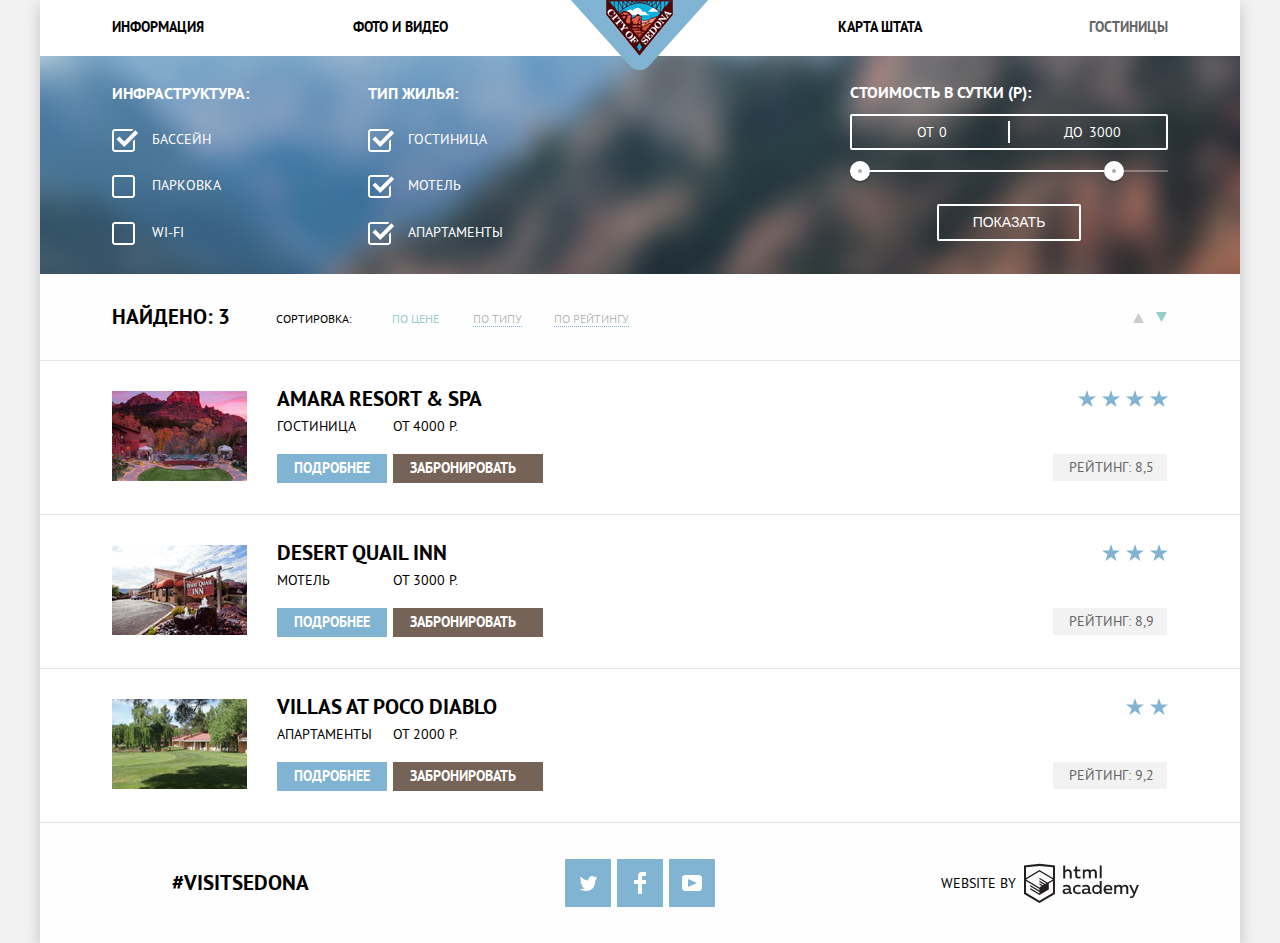
==== commit 72e0a626: "Исправление ошибок после первой проверки." ====
--- a/hotels.html
+++ b/hotels.html
@@ -3,13 +3,12 @@
   <head>
     <meta charset="utf-8">
     <title>HTML Academy: Гостиницы Седоны</title>
-    <link href="css/normalize.css" rel="stylesheet">
-    <link href="css/style.css" rel="stylesheet">
+    <link href="css/normalize.min.css" rel="stylesheet">
+    <link href="css/style.min.css" rel="stylesheet">
   </head>
   <body>
     <div class="body-container">
       <header class="main-header">
-        <div class="header-container">
           <nav class="main-nav">
             <ul class="nav-list">
               <li class="nav-item">
@@ -34,12 +33,9 @@
               </li>
             </ul>
           </nav>
-          <div class="logo">
-            <a class="logo-link" href="index.html">
-              <img src="img/main-logo.png" width="138" height="70" alt="Логотип сайта Седона">
-            </a>
-          </div>
-        </div>
+          <a class="logo" href="index.html">
+            <img src="img/main-logo.png" width="138" height="70" alt="Логотип сайта Седона">
+          </a>
       </header>
 
       <main class="hotels-main">
@@ -183,17 +179,13 @@
                         <span class="type">
                           Гостиница
                         </span>
-                        <div class="more-info">
-                          <a href="#">Подробнее</a>
-                        </div>
+                        <a class="more-info" href="#">Подробнее</a>
                       </div>
                       <div class="hotel-column-wrapper">
                         <span class="price">
                           От 4000 р.
                         </span>
-                        <div class="book">
-                          <a href="#">Забронировать</a>
-                        </div>
+                        <a class="book" href="#">Забронировать</a>
                       </div>
                     </div>
 
@@ -210,9 +202,7 @@
                         <svg xmlns="http://www.w3.org/2000/svg" width="18" height="17" viewBox="0 0 18 17"><path fill="#81B3D2" d="M9.002 0l2.126 6.494h6.877l-5.564 4.012L14.566 17l-5.564-4.013L3.438 17l2.126-6.494L0 6.494h6.878z"/></svg>
                       </div>
                       <div class="rating">
-                        <p>
-                          Рейтинг: 8,5
-                        </p>
+                        Рейтинг: 8,5
                       </div>
                     </div>
 
@@ -231,17 +221,13 @@
                         <span class="type">
                           Мотель
                         </span>
-                        <div class="more-info">
-                          <a href="#">Подробнее</a>
-                        </div>
+                        <a class="more-info" href="#">Подробнее</a>
                       </div>
                       <div class="hotel-column-wrapper">
                         <span class="price">
                           От 3000 р.
                         </span>
-                        <div class="book">
-                          <a href="#">Забронировать</a>
-                        </div>
+                        <a class="book" href="#">Забронировать</a>
                       </div>
                     </div>
 
@@ -257,9 +243,7 @@
                         <svg xmlns="http://www.w3.org/2000/svg" width="18" height="17" viewBox="0 0 18 17"><path fill="#81B3D2" d="M9.002 0l2.126 6.494h6.877l-5.564 4.012L14.566 17l-5.564-4.013L3.438 17l2.126-6.494L0 6.494h6.878z"/></svg>
                       </div>
                       <div class="rating">
-                        <p>
-                          Рейтинг: 8,9
-                        </p>
+                        Рейтинг: 8,9
                       </div>
                     </div>
                   </article>
@@ -277,17 +261,13 @@
                         <span class="type">
                           Апартаменты
                         </span>
-                        <div class="more-info">
-                          <a href="#">Подробнее</a>
-                        </div>
+                        <a class="more-info" href="#">Подробнее</a>
                       </div>
                       <div class="hotel-column-wrapper">
                         <span class="price">
                           От 2000 р.
                         </span>
-                        <div class="book">
-                          <a href="#">Забронировать</a>
-                        </div>
+                        <a class="book" href="#">Забронировать</a>
                       </div>
                     </div>
 
@@ -302,9 +282,7 @@
                         <svg xmlns="http://www.w3.org/2000/svg" width="18" height="17" viewBox="0 0 18 17"><path fill="#81B3D2" d="M9.002 0l2.126 6.494h6.877l-5.564 4.012L14.566 17l-5.564-4.013L3.438 17l2.126-6.494L0 6.494h6.878z"/></svg>
                       </div>
                       <div class="rating">
-                        <p>
-                          Рейтинг: 9,2
-                        </p>
+                        Рейтинг: 9,2
                       </div>
                     </div>
                   </article>
--- a/css/style.min.css
+++ b/css/style.min.css
@@ -0,0 +1 @@
+@-webkit-keyframes fadeInDown{0%{-webkit-transform:translateY(-2000px);transform:translateY(-2000px)}to{-webkit-transform:translateY(0);transform:translateY(0)}}@keyframes fadeInDown{0%{-webkit-transform:translateY(-2000px);transform:translateY(-2000px)}to{-webkit-transform:translateY(0);transform:translateY(0)}}@-webkit-keyframes bounce{0%,20%,53%,80%,to{-webkit-animation-timing-function:cubic-bezier(.215,.61,.355,1);animation-timing-function:cubic-bezier(.215,.61,.355,1);-webkit-transform:translate3d(0,0,0);transform:translate3d(0,0,0)}40%,43%{-webkit-animation-timing-function:cubic-bezier(.755,.05,.855,.06);animation-timing-function:cubic-bezier(.755,.05,.855,.06);-webkit-transform:translate3d(0,-30px,0);transform:translate3d(0,-30px,0)}70%{-webkit-animation-timing-function:cubic-bezier(.755,.05,.855,.06);animation-timing-function:cubic-bezier(.755,.05,.855,.06);-webkit-transform:translate3d(0,-15px,0);transform:translate3d(0,-15px,0)}90%{-webkit-transform:translate3d(0,-4px,0);transform:translate3d(0,-4px,0)}}@keyframes bounce{0%,20%,53%,80%,to{-webkit-animation-timing-function:cubic-bezier(.215,.61,.355,1);animation-timing-function:cubic-bezier(.215,.61,.355,1);-webkit-transform:translate3d(0,0,0);transform:translate3d(0,0,0)}40%,43%{-webkit-animation-timing-function:cubic-bezier(.755,.05,.855,.06);animation-timing-function:cubic-bezier(.755,.05,.855,.06);-webkit-transform:translate3d(0,-30px,0);transform:translate3d(0,-30px,0)}70%{-webkit-animation-timing-function:cubic-bezier(.755,.05,.855,.06);animation-timing-function:cubic-bezier(.755,.05,.855,.06);-webkit-transform:translate3d(0,-15px,0);transform:translate3d(0,-15px,0)}90%{-webkit-transform:translate3d(0,-4px,0);transform:translate3d(0,-4px,0)}}@-webkit-keyframes flipInX{0%{-webkit-transform:perspective(400px) rotate3d(1,0,0,90deg);transform:perspective(400px) rotate3d(1,0,0,90deg);-webkit-animation-timing-function:ease-in;animation-timing-function:ease-in;opacity:0}40%{-webkit-transform:perspective(400px) rotate3d(1,0,0,-20deg);transform:perspective(400px) rotate3d(1,0,0,-20deg);-webkit-animation-timing-function:ease-in;animation-timing-function:ease-in}60%{-webkit-transform:perspective(400px) rotate3d(1,0,0,10deg);transform:perspective(400px) rotate3d(1,0,0,10deg);opacity:1}80%{-webkit-transform:perspective(400px) rotate3d(1,0,0,-5deg);transform:perspective(400px) rotate3d(1,0,0,-5deg)}to{-webkit-transform:perspective(400px);transform:perspective(400px)}}@keyframes flipInX{0%{-webkit-transform:perspective(400px) rotate3d(1,0,0,90deg);transform:perspective(400px) rotate3d(1,0,0,90deg);-webkit-animation-timing-function:ease-in;animation-timing-function:ease-in;opacity:0}40%{-webkit-transform:perspective(400px) rotate3d(1,0,0,-20deg);transform:perspective(400px) rotate3d(1,0,0,-20deg);-webkit-animation-timing-function:ease-in;animation-timing-function:ease-in}60%{-webkit-transform:perspective(400px) rotate3d(1,0,0,10deg);transform:perspective(400px) rotate3d(1,0,0,10deg);opacity:1}80%{-webkit-transform:perspective(400px) rotate3d(1,0,0,-5deg);transform:perspective(400px) rotate3d(1,0,0,-5deg)}to{-webkit-transform:perspective(400px);transform:perspective(400px)}}@-webkit-keyframes shake{0%,to{-webkit-transform:translateX(0);transform:translateX(0)}10%,30%,50%,70%,90%{-webkit-transform:translateX(-10px);transform:translateX(-10px)}20%,40%,60%,80%{-webkit-transform:translateX(10px);transform:translateX(10px)}}@keyframes shake{0%,to{-webkit-transform:translateX(0);transform:translateX(0)}10%,30%,50%,70%,90%{-webkit-transform:translateX(-10px);transform:translateX(-10px)}20%,40%,60%,80%{-webkit-transform:translateX(10px);transform:translateX(10px)}}@font-face{font-family:"PT Sans";font-style:normal;font-weight:400;src:url(../fonts/ptsans.woff2) format("woff2"),url(../fonts/ptsans.woff) format("woff")}@font-face{font-family:"PT Sans";font-style:normal;font-weight:700;src:url(../fonts/ptsansbold.woff2) format("woff2"),url(../fonts/ptsansbold.woff) format("woff")}.find-hotel-form input,body{text-transform:uppercase;background-color:#f2f2f2}body{margin:0;padding:0;font-family:"PT Sans",Arial,sans-serif;font-size:14px;font-weight:400;color:#333;text-align:center;line-height:21px}a{text-decoration:none}img{width:100%;height:auto}.body-container{width:1200px;margin:0 auto;-webkit-box-shadow:0 5px 15px 0 rgba(0,0,0,.2);box-shadow:0 5px 15px 0 rgba(0,0,0,.2)}.visually-hidden{position:absolute;clip:rect(0 0 0 0);width:1px;height:1px;margin:-1px}.main-header{font-size:14px;line-height:26px;font-weight:700;color:#000;background-color:#fff}.nav-list{list-style:none}.main-nav a{color:#000}.main-nav a:hover{color:#81b3d2}.main-nav a:active{color:rgba(0,0,0,.3)}.nav-item-current a{color:#666}.welcome{margin:0;padding:0}.intro{font-size:14px;line-height:26px;font-weight:400;color:#333;background-color:#fff}.intro-title{font-size:21px;line-height:26px;font-weight:700;vertical-align:bottom;color:#000}.real-town{font-size:14px;line-height:21px;font-weight:400;color:#fff;background-color:#81b3d2}.devil-bridge h2,.find-hotel b,.more,.more h3,.other h2,.real-town h2{font-size:21px;line-height:21px;font-weight:700;color:#fff}.more{font-size:14px;font-weight:400;color:#333;background-color:#fff}.find-hotel b,.more h3,.other h2{color:#000}.features-list{list-style:none}.devil-bridge,.other{font-size:14px;line-height:21px;font-weight:400;color:#fff;background-color:#81b3d2}.other{color:#333;background-color:#eee}.other-list{list-style:none}.find-hotel{font-size:14px;line-height:24px;font-weight:400;color:#333;background-color:#fff}.find-hotel b{font-size:30px;line-height:36px}.find-hotel-form,.popup-button a{font-size:21px;line-height:26px;font-weight:700;color:#fff;background-color:#766357}.popup-button a:hover{background-color:#604e43}.popup-button a:active{color:rgba(255,255,255,.3);background-color:#503e33}.find-hotel-form{font-size:14px;color:#000;background-color:#fff}.find-hotel-form input{font:inherit;line-height:inherit;border:2px solid #f2f2f2}.find-hotel-form input:hover{background-color:#ebebeb;border:2px solid #ebebeb}.find-hotel-form input:focus{background-color:#fff;border:2px solid #e5e5e5}.find-hotel-button,.hotel-search{color:#fff;background-color:#81b3d2}.find-hotel-button{text-transform:uppercase;border:0;font-size:21px;line-height:26px;font-weight:700}.find-hotel-button:hover{color:#fff;background-color:#669ec0}.find-hotel-button:active{color:rgba(255,255,255,.3);background-color:#5496bd}.hotel-search{font-size:14px;line-height:21px;font-weight:400;background-image:url(../img/hotels.jpg);background-size:100%;background-position:center;background-repeat:no-repeat}.apartments p,.infrastructure .title,.result-find p{font-size:16px;line-height:21px;font-weight:700;color:#fff}.apartments-list,.infrastructure-list{list-style:none}.result{font-size:12px;line-height:18px;font-weight:400;color:#000;background-color:#fefefe}.result-find p{font-size:21px;line-height:26px;color:#000}.catalog-list,.result-list,.sort-buttons-list{list-style:none}.result-item a,.result-item a:active,.result-item a:hover{font-size:12px;line-height:18px;font-weight:400;border-bottom:1px dotted #81b3d2}.result-item a{color:rgba(0,0,0,.3)}.result-item a:active,.result-item a:hover{color:#9cc}.result-item a:active{color:#000;border-bottom:0}.result-item-current a{color:#9cc;border-bottom:0}.catalog-item{font-size:14px;line-height:21px;font-weight:400;color:#000;text-align:left;background-color:#fff}.copyright a,.hashtag a,.hotel-name a{font-size:21px;line-height:26px;font-weight:700;color:#000}.hotel-name a:hover{color:#9cc}.hotel-name a:active{color:rgba(0,0,0,.3)}.book,.more-info,.rating{padding:4px 17px;font-size:14px;line-height:21px;font-weight:700;color:#fff;background-color:#81b3d2}.more-info:hover{background-color:#669ec0}.more-info:active{color:rgba(255,255,255,.3);background-color:#5496bd}.book,.rating{background-color:#766357}.book:hover{background-color:#604e43}.book:active{color:rgba(255,255,255,.3);background-color:#503e33}.rating{margin-right:1px;padding:3px 13px 3px 16px;font-weight:400;color:#666;background-color:#f2f2f2}.main-footer{background-color:rgba(254,254,254,.9)}.social-button:hover{background-color:#669ec0}.social-button:active{background-color:#5496bd}.copyright a{font-size:14px;font-weight:400}.main-nav .nav-list{display:-webkit-box;display:-ms-flexbox;display:flex;margin:0;padding:0;-webkit-box-align:center;-ms-flex-align:center;align-items:center}.main-nav li{-ms-flex-preferred-size:240px;flex-basis:240px;-webkit-box-sizing:border-box;box-sizing:border-box;padding-top:14px;padding-bottom:16px}.main-nav li:first-child{padding-left:72px;text-align:left}.main-nav li:last-child{padding-right:72px;text-align:right}.main-nav li:nth-child(2){margin-right:240px}.logo{position:absolute;top:0;left:50%;-webkit-transform:translateX(-50%);-ms-transform:translateX(-50%);transform:translateX(-50%)}.welcome{line-height:0}.intro{padding-top:59px;padding-bottom:52px}.intro h2{width:450px;margin:auto auto 28px}.intro p{margin:auto}.real-town{display:-webkit-box;display:-ms-flexbox;display:flex}.real-town .features-text{width:400px;padding-top:47px;padding-bottom:58px}.real-town .features-img{width:800px;background-image:url(../img/sedona-buildings-800-401.jpg);background-repeat:no-repeat;background-position:0 center}.real-town h2{width:124px}.devil-bridge span,.real-town span{display:inline-block;margin-bottom:23px;vertical-align:middle}.more p,.real-town p{width:282px;margin:auto}.more .features-list{margin:0;padding:0;display:-webkit-box;display:-ms-flexbox;display:flex;-webkit-box-align:start;-ms-flex-align:start;align-items:flex-start}.more li{-ms-flex-preferred-size:400px;flex-basis:400px;padding-bottom:83px}.devil-bridge h2,.more h3,.real-town h2{margin:auto auto 23px}.more p{width:287px}.more li:first-child{padding-top:60px}.more li:nth-child(2){padding-top:61px}.more li:last-child{padding-top:56px}.more li:first-child::before{content:"";display:block;width:75px;height:72px;background:url(../img/icon-home.svg) no-repeat;margin:0 auto 29px}.more li:nth-child(2)::before{content:"";display:block;width:74px;height:70px;background:url(../img/icon-burger.svg) no-repeat;margin:0 auto 30px}.more li:last-child::before{content:"";display:block;width:64px;height:76px;background:url(../img/icon-gift.svg) no-repeat;margin:0 auto 29px}.features-list{-webkit-box-align:center;-ms-flex-align:center;align-items:center}.devil-bridge,.features-list{display:-webkit-box;display:-ms-flexbox;display:flex}.devil-bridge .features-text{width:400px;padding-top:47px;padding-bottom:58px}.devil-bridge .features-img{width:800px;background-image:url(../img/devils-bridge-800-400.jpg);background-repeat:no-repeat;background-position:0 center}.devil-bridge p{width:304px;margin:auto}.find-hotel-form .check-in,.other .other-list{display:-webkit-box;display:-ms-flexbox;display:flex}.other .other-list{margin:0;padding:47px 0 60px}.other li{-ms-flex-preferred-size:400px;flex-basis:400px}.other-item h2{width:120px;margin:auto auto 23px}.other-item span{display:inline-block;margin-bottom:21px;vertical-align:middle}.other-item p{width:267px;margin:auto}.find-hotel{padding-top:50px;padding-bottom:0}.find-hotel-title{margin:auto auto 24px}.find-hotel-text{margin:auto auto 47px}.find-hotel .popup-button a{display:inline-block;padding:30px 140px;vertical-align:middle}.map{position:relative;width:100%;height:593px;background-color:#cbdda9;background-image:url(../img/map.jpg);background-repeat:no-repeat;background-position:-250px -150px}.form-wrapper{display:none;position:absolute;padding:55px 0;width:570px;top:0;left:315px;-webkit-box-shadow:0 7px 15px 0 rgba(0,0,0,.15);box-shadow:0 7px 15px 0 rgba(0,0,0,.15);background-color:#fff}.modal-show{display:block;-webkit-animation:flipInX .6s;animation:flipInX .6s}.modal-error{-webkit-animation:shake .6s;animation:shake .6s}.find-hotel-wrapper{width:458px;margin:0 auto;text-align:left}.apartments ul,.find-hotel-form p,.hotel-photo a,.infrastructure ul,.result-find p,.result-sort p{margin:0;padding:0}.find-hotel-form .check-in{-webkit-box-pack:justify;-ms-flex-pack:justify;justify-content:space-between;width:100%;margin-bottom:29px;position:relative}.btn-calendar{width:38px;height:38px;border:0;border-radius:0;position:absolute;right:0;background-color:transparent;cursor:pointer}.btn-calendar::before{content:"";position:absolute;top:8px;left:8px;width:21px;height:22px;background:url(../img/calendar.svg) no-repeat}.btn-calendar:hover::before{background:url(../img/calendar-hover.svg) no-repeat}.btn-calendar:active::before{background:url(../img/calendar-active.svg) no-repeat}.check-in label{-ms-flex-item-align:center;align-self:center;margin-right:21px}.adults input,.check-in input,.check-out input,.children input{-webkit-box-sizing:border-box;box-sizing:border-box;width:346px;height:38px;padding:6px 41px 6px 13px;font-size:14px;line-height:26px}.find-hotel-form .check-out{width:100%;margin-bottom:30px;position:relative}.adults label,.check-out label,.children label{-ms-flex-item-align:center;align-self:center;margin-right:17px}.find-hotel-form .adults,.find-hotel-form .check-out,.find-hotel-form .wrapper{display:-webkit-box;display:-ms-flexbox;display:flex;-webkit-box-pack:justify;-ms-flex-pack:justify;justify-content:space-between}.find-hotel-form .wrapper{margin-bottom:54px}.find-hotel-form .adults{position:relative;width:188px;padding-right:38px}.adults .btn{width:38px;height:38px;border:0;border-radius:0;background-color:#f2f2f2;position:absolute;cursor:pointer}.adults .btn::after,.adults .btn::before{content:"";position:absolute;top:18px;left:13px;width:11px;height:3px;background-color:#a9a9a9}.adults .btn-plus::after{-webkit-transform:rotate(90deg);-ms-transform:rotate(90deg);transform:rotate(90deg)}.adults .btn:hover::after,.adults .btn:hover::before{background-color:#000}.adults .btn:active::after,.adults .btn:active::before{background-color:#81b3d2}.adults .btn-minus{right:76px}.adults .btn-plus{right:0}.adults label,.children label{margin-right:78px}.adults input,.children input{width:38px;padding:6px 9px 6px 13px}.find-hotel-form .children{display:-webkit-box;display:-ms-flexbox;display:flex;-webkit-box-pack:justify;-ms-flex-pack:justify;justify-content:space-between;width:141px;padding-right:38px;position:relative}.children .btn{width:38px;height:38px;border:0;border-radius:0;background-color:#f2f2f2;position:absolute;cursor:pointer}.children .btn::after,.children .btn::before{content:"";position:absolute;top:18px;left:13px;width:11px;height:3px;background-color:#a9a9a9}.children .btn-plus::after{-webkit-transform:rotate(90deg);-ms-transform:rotate(90deg);transform:rotate(90deg)}.children .btn:hover::after,.children .btn:hover::before{background-color:#000}.children .btn:active::after,.children .btn:active::before{background-color:#81b3d2}.children .btn-minus{right:76px}.children .btn-plus{right:0}.children label{margin-right:65px}.find-hotel-button{width:100%;padding-top:16px;padding-bottom:16px}.hotels-main{text-align:left}.hotel-search-container{width:1056px;margin:auto;padding-top:11px;padding-bottom:31px}.search-form{display:-webkit-box;display:-ms-flexbox;display:flex;margin:0}.infrastructure{margin-right:119px}.infrastructure .title{margin-bottom:25px}.infrastructure-item .parking,.infrastructure-item .pool{display:inline-block;position:relative;vertical-align:middle;margin-bottom:25px;padding-left:40px;cursor:pointer}.item-apartments input[type=checkbox]+.checkbox-indicator,.item-hotel input[type=checkbox]+.checkbox-indicator,.item-motel input[type=checkbox]+.checkbox-indicator,.parking input[type=checkbox]+.checkbox-indicator,.pool input[type=checkbox]+.checkbox-indicator,.wi-fi input[type=checkbox]+.checkbox-indicator{position:absolute;left:0;width:26px;height:23px;background-color:red;background:url(../img/checkbox-off.svg) no-repeat}.pool input[type=checkbox]:checked+.checkbox-indicator{background:url(../img/checkbox-on.svg) no-repeat}.pool input[type=checkbox]:disabled+.checkbox-indicator{background:url(../img/checkbox-off-disabled.svg) no-repeat}.item-apartments input[type=checkbox]:disabled:checked+.checkbox-indicator,.item-hotel input[type=checkbox]:disabled:checked+.checkbox-indicator,.item-motel input[type=checkbox]:disabled:checked+.checkbox-indicator,.parking input[type=checkbox]:disabled:checked+.checkbox-indicator,.pool input[type=checkbox]:disabled:checked+.checkbox-indicator,.wi-fi input[type=checkbox]:disabled:checked+.checkbox-indicator{background:url(../img/checkbox-on-disabled.svg) no-repeat}.pool input[type=checkbox]:focus+.checkbox-indicator{outline:thin dotted;outline:5px auto -webkit-focus-ring-color}.parking input[type=checkbox]:checked+.checkbox-indicator{background:url(../img/checkbox-on.svg) no-repeat}.parking input[type=checkbox]:disabled+.checkbox-indicator{background:url(../img/checkbox-off-disabled.svg) no-repeat}.parking input[type=checkbox]:focus+.checkbox-indicator{outline:thin dotted;outline:5px auto -webkit-focus-ring-color}.infrastructure-item .wi-fi{display:inline-block;position:relative;vertical-align:middle;padding-left:40px;cursor:pointer}.wi-fi input[type=checkbox]:checked+.checkbox-indicator{background:url(../img/checkbox-on.svg) no-repeat}.wi-fi input[type=checkbox]:disabled+.checkbox-indicator{background:url(../img/checkbox-off-disabled.svg) no-repeat}.wi-fi input[type=checkbox]:focus+.checkbox-indicator{outline:thin dotted;outline:5px auto -webkit-focus-ring-color}.apartments .title{margin-bottom:25px}.apartments .item-hotel,.apartments .item-motel{display:inline-block;position:relative;vertical-align:middle;margin-bottom:25px;padding-left:40px;cursor:pointer}.item-hotel input[type=checkbox]:checked+.checkbox-indicator{background:url(../img/checkbox-on.svg) no-repeat}.item-hotel input[type=checkbox]:disabled+.checkbox-indicator{background:url(../img/checkbox-off-disabled.svg) no-repeat}.item-hotel input[type=checkbox]:focus+.checkbox-indicator{outline:thin dotted;outline:5px auto -webkit-focus-ring-color}.item-motel input[type=checkbox]:checked+.checkbox-indicator{background:url(../img/checkbox-on.svg) no-repeat}.item-motel input[type=checkbox]:disabled+.checkbox-indicator{background:url(../img/checkbox-off-disabled.svg) no-repeat}.item-motel input[type=checkbox]:focus+.checkbox-indicator{outline:thin dotted;outline:5px auto -webkit-focus-ring-color}.apartments .item-apartments{display:inline-block;position:relative;vertical-align:middle;padding-left:40px;cursor:pointer}.item-apartments input[type=checkbox]:checked+.checkbox-indicator{background:url(../img/checkbox-on.svg) no-repeat}.item-apartments input[type=checkbox]:disabled+.checkbox-indicator{background:url(../img/checkbox-off-disabled.svg) no-repeat}.item-apartments input[type=checkbox]:focus+.checkbox-indicator{outline:thin dotted;outline:5px auto -webkit-focus-ring-color}.filter-range{display:-webkit-box;display:-ms-flexbox;display:flex;-webkit-box-orient:vertical;-webkit-box-direction:normal;-ms-flex-direction:column;flex-direction:column;width:318px;margin-left:auto;padding-top:15px}.filter-range-title{margin-bottom:11px;font-weight:700;font-size:16px;line-height:21px}.price-controls{position:relative;height:32px;margin-bottom:20px;font-size:0;border:2px solid #fff;border-radius:2px}.price-controls::after{content:"";position:absolute;top:50%;left:50%;width:2px;height:22px;background:#fff;-webkit-transform:translate(-50%,-50%);-ms-transform:translate(-50%,-50%);transform:translate(-50%,-50%)}.price-controls label{display:inline-block;font-size:14px;line-height:30px;vertical-align:top;cursor:pointer}.price-controls .min-price{width:90px;padding-left:65px}.price-controls .max-price{width:100px;padding-left:57px}.price-controls input{width:50px;height:30px;margin:0;color:inherit;font:inherit;background:0 0;border:0}.range-controls{position:relative;margin-bottom:32px}.range-controls .scale{height:2px;background:rgba(255,255,255,.3)}.range-controls .bar{width:80%;height:2px;background:#fff}.range-toggle{position:absolute;top:-9px;width:4px;height:4px;background:#ababab;border:8px solid #fff;border-radius:50%;-webkit-box-shadow:0 2px 1px 0 rgba(0,1,1,.2);box-shadow:0 2px 1px 0 rgba(0,1,1,.2);cursor:pointer}.range-toggle:hover{-webkit-transform:scale(1.1);-ms-transform:scale(1.1);transform:scale(1.1)}.range-toggle-min{left:0}.range-toggle-max{left:80%}.btn-transparent{display:block;margin:0 auto;padding:6px 34px;font-size:14px;line-height:21px;color:#fff;text-transform:uppercase;background:0 0;border:2px solid #fff;border-radius:2px;cursor:pointer}.btn-transparent:hover{color:#000;background:#fff}.result-container{display:-webkit-box;display:-ms-flexbox;display:flex;width:1056px;margin:auto;-webkit-box-pack:start;-ms-flex-pack:start;justify-content:flex-start;-webkit-box-align:center;-ms-flex-align:center;align-items:center}.result-find{min-width:135px;padding:30px 0;margin-right:29px;text-align:left}.result-sort{min-width:75px;margin:0 40px 0 0}.result-list,.result-sort{padding:36px 0 32px}.result-list ul{display:-webkit-box;display:-ms-flexbox;display:flex}.result-list li{min-width:81px}.sort-buttons-container{margin-left:auto;min-width:34px;margin-right:1px;line-height:12px}.sort-buttons-list{display:-webkit-box;display:-ms-flexbox;display:flex;margin:0;padding:0}.sort-button{position:relative;display:inline-block;vertical-align:middle;width:17px;height:11px}.down-button::before,.up-button::before{content:"";position:absolute;width:11px;height:10px;background-repeat:no-repeat;background-position:0 0}.up-button::before{top:1px;background-image:url(../img/up-dir.svg)}.up-button:hover::before{background-image:url(../img/up-dir-hover.svg)}.up-button:active::before{background-image:url(../img/up-dir-active.svg)}.down-button::before{left:6px;background-image:url(../img/down-dir-active.svg)}.result-catalog{width:100%;background-color:#fefefe}.result-catalog .catalog-list,.result-list ul{margin:0;padding:0;list-style:none}.result-catalog li{border-top:1px solid #e5e5e5}.result-catalog li:last-child{border-bottom:1px solid #e5e5e5}.hotel-container{width:1056px;margin:auto}.catalog-item,.hotel{display:-webkit-box;display:-ms-flexbox;display:flex}.hotel .hotel-rating{margin-left:auto;padding:29px 0 30px}.hotel .hotel-column{display:-webkit-box;display:-ms-flexbox;display:flex;-ms-flex-wrap:wrap;flex-wrap:wrap;min-width:400px;padding:24px 0 31px}.hotel-column h1{width:100%;margin:0 0 4px}.hotel-column .hotel-column-wrapper:first-of-type{display:-webkit-box;display:-ms-flexbox;display:flex;-webkit-box-orient:vertical;-webkit-box-direction:normal;-ms-flex-direction:column;flex-direction:column;min-width:110px;margin-right:6px}.hotel-column .price,.hotel-column .type{display:block;margin:0 0 17px}.hotel-column .hotel-column-wrapper:last-of-type{display:-webkit-box;display:-ms-flexbox;display:flex;-webkit-box-orient:vertical;-webkit-box-direction:normal;-ms-flex-direction:column;flex-direction:column;min-width:150px}.book,.more-info{display:inline-block;vertical-align:middle}.hotel .hotel-photo{-webkit-box-ordinal-group:0;-ms-flex-order:-1;order:-1;margin-right:30px;padding:30px 0}.hotel-photo img{display:block}.hotel-rating{-webkit-box-orient:vertical;-webkit-box-direction:normal;-ms-flex-direction:column;flex-direction:column;-webkit-box-pack:justify;-ms-flex-pack:justify;justify-content:space-between;height:91px}.hotel-rating,.hotel-rating .stars-count{display:-webkit-box;display:-ms-flexbox;display:flex}.stars-count svg:first-of-type{margin-left:auto}.stars-count svg:not(:last-of-type){padding-right:6px}.hotels-footer,.main-footer{-webkit-box-align:center;-ms-flex-align:center;align-items:center}.main-footer{display:-webkit-box;display:-ms-flexbox;display:flex;position:relative;margin-top:-120px}.hotels-footer div,.main-footer div{-ms-flex-preferred-size:400px;flex-basis:400px;margin:auto}.hotels-footer{background-color:#fefefe}.hotels-footer,.social-button,.social-list{display:-webkit-box;display:-ms-flexbox;display:flex}.social-list{-ms-flex-wrap:wrap;flex-wrap:wrap;margin:36px auto;padding:0;list-style:none;width:150px;-webkit-box-pack:justify;-ms-flex-pack:justify;justify-content:space-between}.social-button{-webkit-box-align:center;-ms-flex-align:center;align-items:center;-webkit-box-pack:center;-ms-flex-pack:center;justify-content:center;width:46px;height:48px;background-color:#81b3d2}.social-button:focus path{fill:rgba(136,182,209,.3)}.copy-link{display:-webkit-box;display:-ms-flexbox;display:flex;-webkit-box-pack:center;-ms-flex-pack:center;justify-content:center;-webkit-box-align:center;-ms-flex-align:center;align-items:center}.copy-link span{display:inline-block;vertical-align:middle;margin-right:8px}.copy-link:hover path{fill:#81b3d2}.copy-link:active path{fill:#bdbbbc}